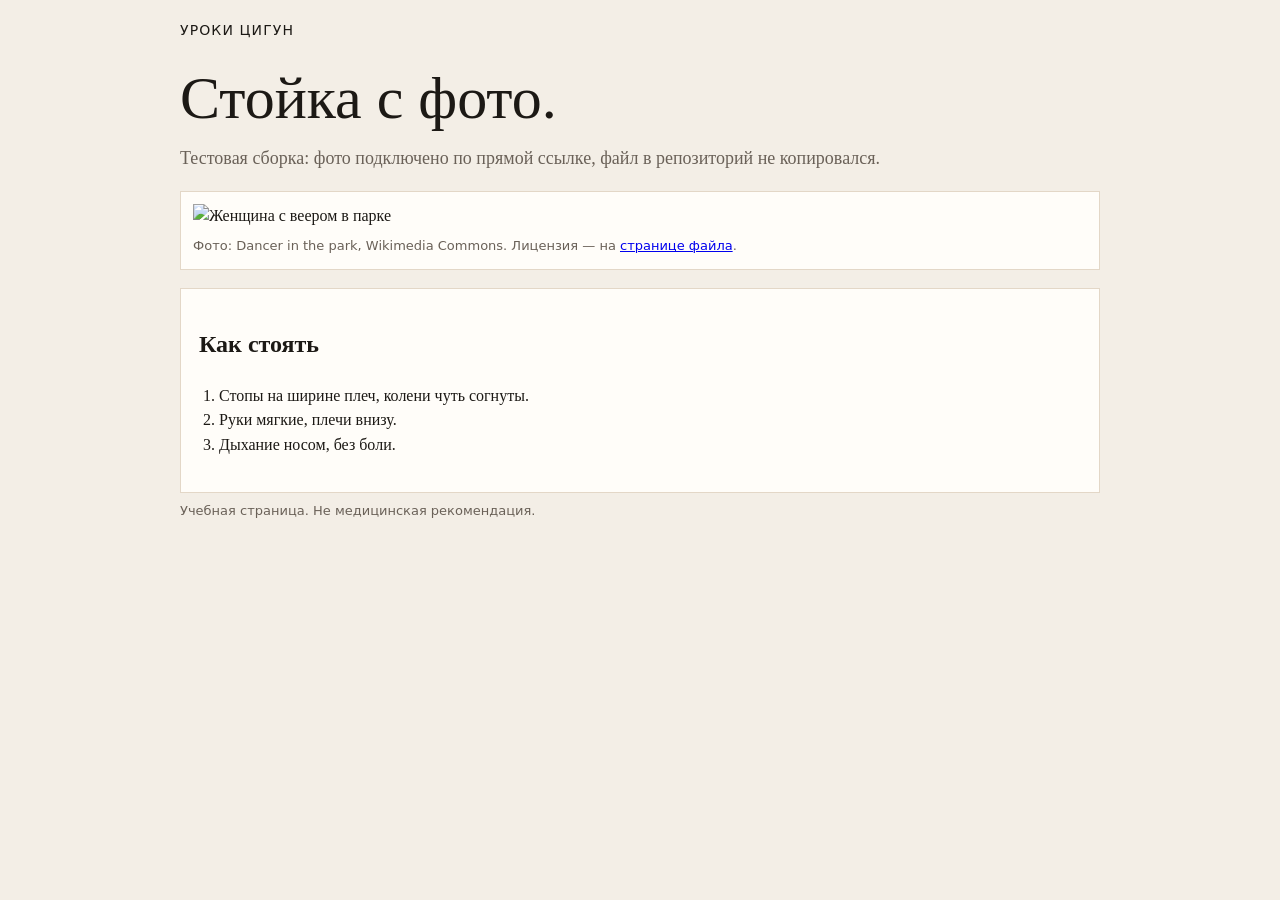
==== index.html @ 9a94b689 "Swap photo to another Wikimedia Commons image" ====
<!DOCTYPE html>
<html lang="ru">
<head>
<meta charset="UTF-8">
<meta name="viewport" content="width=device-width, initial-scale=1">
<title>Уроки цигун</title>
<style>
:root{--ink:#1c1915;--muted:#6a6158;--paper:#f3eee6;--card:#fffdf9;--line:#e3d7c7}
*{box-sizing:border-box}body{margin:0;background:var(--paper);color:var(--ink);font-family:Georgia,serif;line-height:1.55}
header,main,footer{width:min(920px,calc(100% - 28px));margin:0 auto}
nav{padding:20px 0;font-family:system-ui,sans-serif;font-size:14px;letter-spacing:.08em;text-transform:uppercase}
h1{font-size:clamp(36px,6vw,60px);line-height:.95;font-weight:500;margin:8px 0 12px}
.lead{color:var(--muted);font-size:18px}
figure{margin:18px 0;background:var(--card);border:1px solid var(--line);padding:12px}
img{width:100%;height:auto;display:block}
figcaption{font-family:system-ui,sans-serif;font-size:13px;color:var(--muted);margin-top:8px}
.lesson{background:var(--card);border:1px solid var(--line);padding:18px}ol{padding-left:20px}
footer{padding:8px 0 32px;color:var(--muted);font-family:system-ui,sans-serif;font-size:13px}
</style>
</head>
<body>
<header>
<nav>Уроки цигун</nav>
<h1>Стойка с фото.</h1>
<p class="lead">Тестовая сборка: фото подключено по прямой ссылке, файл в репозиторий не копировался.</p>
<figure>
<img src="https://commons.wikimedia.org/wiki/Special:FilePath/Dancer_in_the_park_(6217801980).jpg" alt="Женщина с веером в парке">
<figcaption>Фото: Dancer in the park, Wikimedia Commons. Лицензия — на <a href="https://commons.wikimedia.org/wiki/File:Dancer_in_the_park_(6217801980).jpg">странице файла</a>.</figcaption>
</figure>
</header>
<main>
<section class="lesson"><h2>Как стоять</h2><ol><li>Стопы на ширине плеч, колени чуть согнуты.</li><li>Руки мягкие, плечи внизу.</li><li>Дыхание носом, без боли.</li></ol></section>
</main>
<footer>Учебная страница. Не медицинская рекомендация.</footer>
</body>
</html>
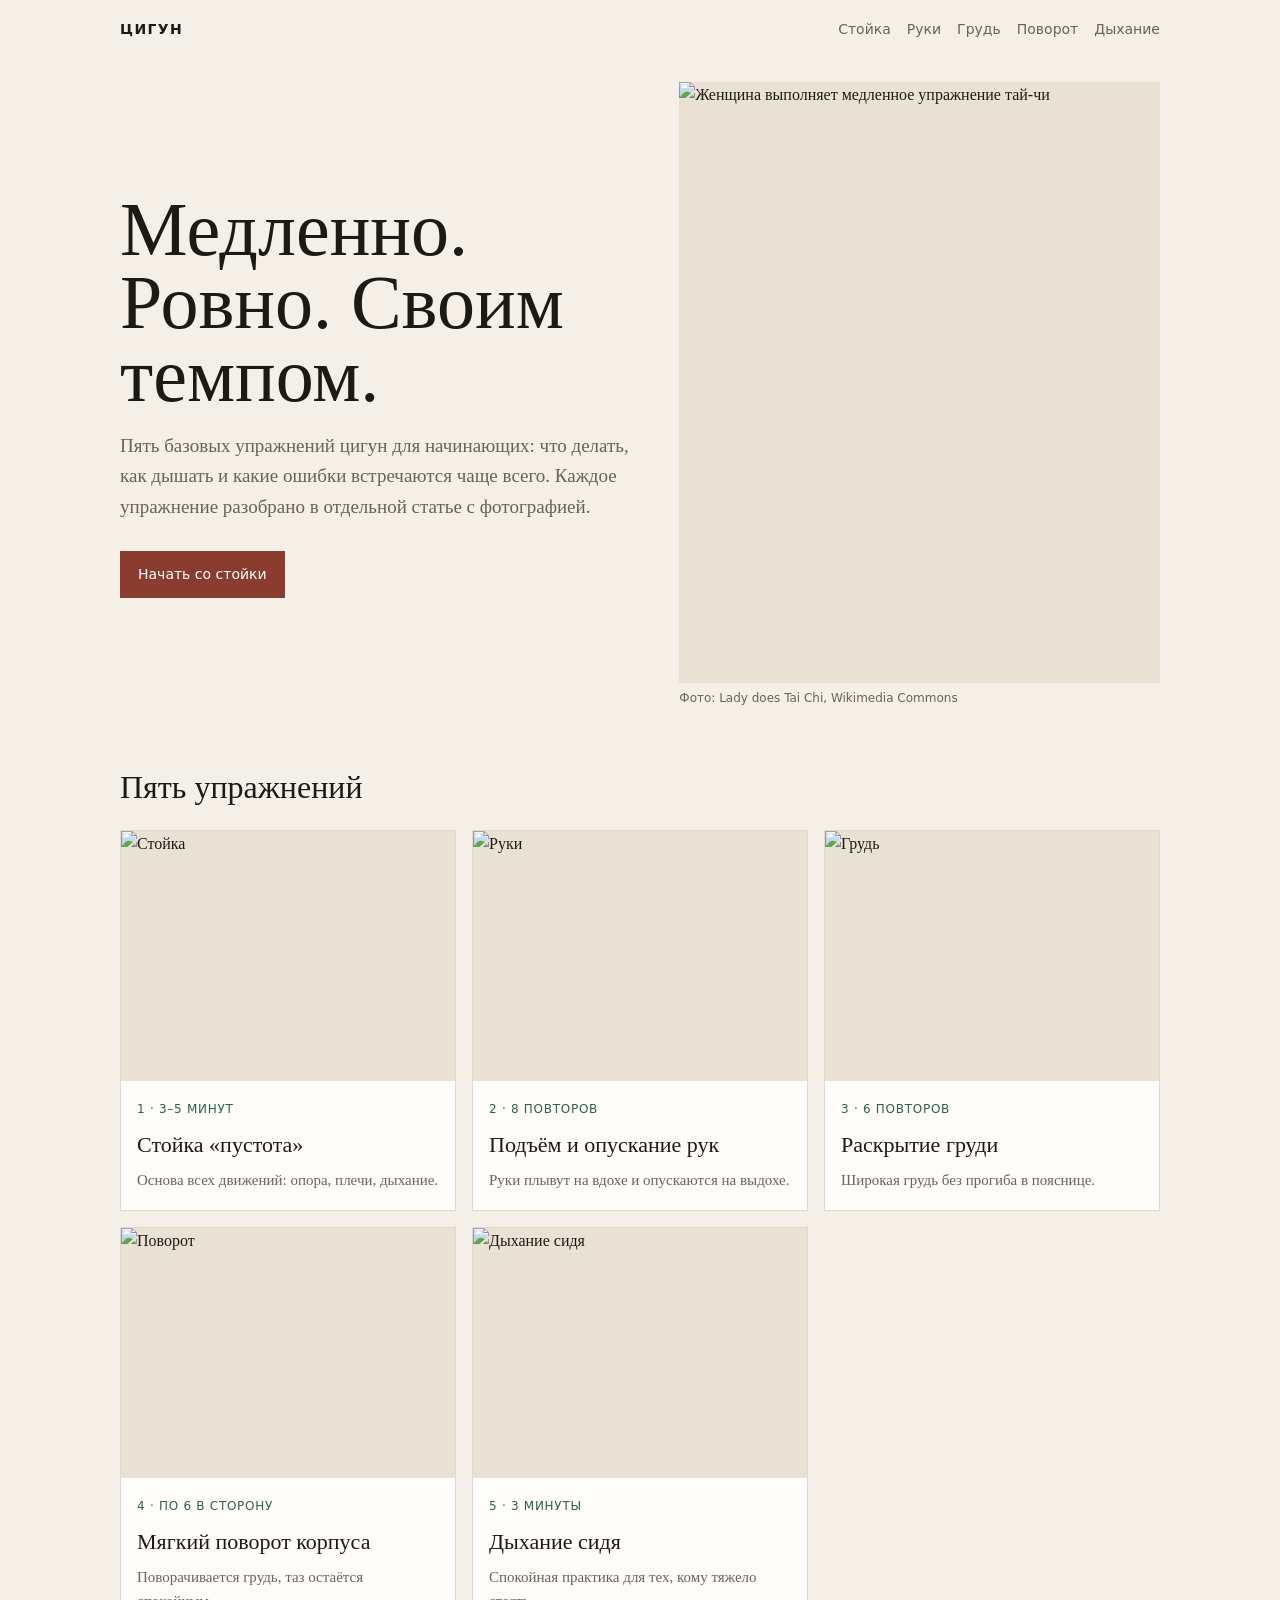
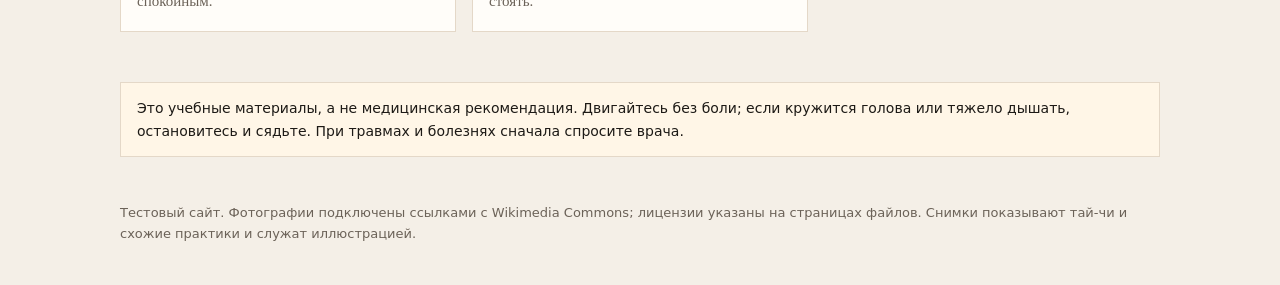
==== commit 21f19236: "Add homepage and five qigong exercise articles with photos" ====
--- a/index.html
+++ b/index.html
@@ -3,34 +3,31 @@
 <head>
 <meta charset="UTF-8">
 <meta name="viewport" content="width=device-width, initial-scale=1">
-<title>Уроки цигун</title>
-<style>
-:root{--ink:#1c1915;--muted:#6a6158;--paper:#f3eee6;--card:#fffdf9;--line:#e3d7c7}
-*{box-sizing:border-box}body{margin:0;background:var(--paper);color:var(--ink);font-family:Georgia,serif;line-height:1.55}
-header,main,footer{width:min(920px,calc(100% - 28px));margin:0 auto}
-nav{padding:20px 0;font-family:system-ui,sans-serif;font-size:14px;letter-spacing:.08em;text-transform:uppercase}
-h1{font-size:clamp(36px,6vw,60px);line-height:.95;font-weight:500;margin:8px 0 12px}
-.lead{color:var(--muted);font-size:18px}
-figure{margin:18px 0;background:var(--card);border:1px solid var(--line);padding:12px}
-img{width:100%;height:auto;display:block}
-figcaption{font-family:system-ui,sans-serif;font-size:13px;color:var(--muted);margin-top:8px}
-.lesson{background:var(--card);border:1px solid var(--line);padding:18px}ol{padding-left:20px}
-footer{padding:8px 0 32px;color:var(--muted);font-family:system-ui,sans-serif;font-size:13px}
-</style>
+<title>Цигун: пять упражнений для начинающих</title>
+<meta name="description" content="Пять базовых упражнений цигун с пошаговым описанием и фотографиями: стойка, руки, грудь, поворот и дыхание сидя.">
+<link rel="stylesheet" href="style.css">
 </head>
 <body>
-<header>
-<nav>Уроки цигун</nav>
-<h1>Стойка с фото.</h1>
-<p class="lead">Тестовая сборка: фото подключено по прямой ссылке, файл в репозиторий не копировался.</p>
-<figure>
-<img src="https://commons.wikimedia.org/wiki/Special:FilePath/Dancer_in_the_park_(6217801980).jpg" alt="Женщина с веером в парке">
-<figcaption>Фото: Dancer in the park, Wikimedia Commons. Лицензия — на <a href="https://commons.wikimedia.org/wiki/File:Dancer_in_the_park_(6217801980).jpg">странице файла</a>.</figcaption>
-</figure>
-</header>
-<main>
-<section class="lesson"><h2>Как стоять</h2><ol><li>Стопы на ширине плеч, колени чуть согнуты.</li><li>Руки мягкие, плечи внизу.</li><li>Дыхание носом, без боли.</li></ol></section>
-</main>
-<footer>Учебная страница. Не медицинская рекомендация.</footer>
+<div class="wrap">
+<nav class="top"><a class="logo" href="index.html">Цигун</a><div class="menu"><a href="articles/stoyka.html">Стойка</a><a href="articles/ruki.html">Руки</a><a href="articles/grud.html">Грудь</a><a href="articles/povorot.html">Поворот</a><a href="articles/dyhanie.html">Дыхание</a></div></nav>
+<section class="hero">
+<div>
+<h1>Медленно. Ровно. Своим темпом.</h1>
+<p>Пять базовых упражнений цигун для начинающих: что делать, как дышать и какие ошибки встречаются чаще всего. Каждое упражнение разобрано в отдельной статье с фотографией.</p>
+<a class="btn" href="articles/stoyka.html">Начать со стойки</a>
+</div>
+<figure style="margin:0"><img src="https://commons.wikimedia.org/wiki/Special:FilePath/Lady_does_Tai_Chi.jpg?width=900" alt="Женщина выполняет медленное упражнение тай-чи"><div class="cap">Фото: Lady does Tai Chi, Wikimedia Commons</div></figure>
+</section>
+<h2 class="sec">Пять упражнений</h2>
+<section class="cards">
+<a class="card" href="articles/stoyka.html"><img src="https://commons.wikimedia.org/wiki/Special:FilePath/Elderly_Shanghai_woman_practices_tai_chi.jpg?width=600" alt="Стойка"><div><small>1 · 3–5 минут</small><h3>Стойка «пустота»</h3><p>Основа всех движений: опора, плечи, дыхание.</p></div></a>
+<a class="card" href="articles/ruki.html"><img src="https://commons.wikimedia.org/wiki/Special:FilePath/Lady_does_Tai_Chi.jpg?width=600" alt="Руки"><div><small>2 · 8 повторов</small><h3>Подъём и опускание рук</h3><p>Руки плывут на вдохе и опускаются на выдохе.</p></div></a>
+<a class="card" href="articles/grud.html"><img src="https://commons.wikimedia.org/wiki/Special:FilePath/Tai_Chi_fans.jpg?width=600" alt="Грудь"><div><small>3 · 6 повторов</small><h3>Раскрытие груди</h3><p>Широкая грудь без прогиба в пояснице.</p></div></a>
+<a class="card" href="articles/povorot.html"><img src="https://commons.wikimedia.org/wiki/Special:FilePath/Dancer_in_the_park_(6217801980).jpg?width=600" alt="Поворот"><div><small>4 · по 6 в сторону</small><h3>Мягкий поворот корпуса</h3><p>Поворачивается грудь, таз остаётся спокойным.</p></div></a>
+<a class="card" href="articles/dyhanie.html"><img src="https://commons.wikimedia.org/wiki/Special:FilePath/Seated_Tai_Chi.jpg?width=600" alt="Дыхание сидя"><div><small>5 · 3 минуты</small><h3>Дыхание сидя</h3><p>Спокойная практика для тех, кому тяжело стоять.</p></div></a>
+</section>
+<p class="note">Это учебные материалы, а не медицинская рекомендация. Двигайтесь без боли; если кружится голова или тяжело дышать, остановитесь и сядьте. При травмах и болезнях сначала спросите врача.</p>
+</div>
+<div class="wrap"><footer>Тестовый сайт. Фотографии подключены ссылками с Wikimedia Commons; лицензии указаны на страницах файлов. Снимки показывают тай-чи и схожие практики и служат иллюстрацией.</footer></div>
 </body>
 </html>
--- a/style.css
+++ b/style.css
@@ -0,0 +1,36 @@
+:root{--ink:#1d1a16;--muted:#6b6258;--paper:#f4efe7;--card:#fffdf9;--line:#e4d8c8;--accent:#8a3d2f;--green:#2f5d50}
+*{box-sizing:border-box}
+body{margin:0;background:var(--paper);color:var(--ink);font-family:Georgia,'Times New Roman',serif;line-height:1.6}
+a{color:inherit}
+.wrap{width:min(1040px,calc(100% - 28px));margin:0 auto}
+nav.top{display:flex;justify-content:space-between;align-items:center;padding:18px 0;font-family:system-ui,sans-serif;font-size:14px}
+nav.top .logo{font-weight:700;letter-spacing:.1em;text-transform:uppercase;text-decoration:none}
+nav.top .menu{display:flex;gap:16px;flex-wrap:wrap}
+nav.top .menu a{text-decoration:none;color:var(--muted)}
+nav.top .menu a:hover{color:var(--accent)}
+.hero{display:grid;grid-template-columns:1.05fr .95fr;gap:28px;align-items:center;padding:24px 0 44px}
+.hero h1{font-size:clamp(40px,6.4vw,76px);line-height:.96;font-weight:500;margin:0 0 16px}
+.hero p{font-size:19px;color:var(--muted);max-width:34rem}
+.btn{display:inline-block;background:var(--accent);color:#fff;text-decoration:none;padding:12px 18px;font-family:system-ui,sans-serif;font-size:14px;margin-top:10px}
+.hero img,.photo img{width:100%;height:auto;display:block;background:#e9e1d4}
+.hero img{aspect-ratio:4/5;object-fit:cover}
+.cap{font-family:system-ui,sans-serif;font-size:12px;color:var(--muted);margin-top:6px}
+h2.sec{font-size:32px;font-weight:500;margin:10px 0 16px}
+.cards{display:grid;grid-template-columns:repeat(3,1fr);gap:16px;padding-bottom:36px}
+.card{background:var(--card);border:1px solid var(--line);text-decoration:none;display:block}
+.card img{width:100%;aspect-ratio:4/3;object-fit:cover;display:block;background:#e9e1d4}
+.card div{padding:14px 16px 18px}
+.card small{font-family:system-ui,sans-serif;font-size:12px;letter-spacing:.06em;text-transform:uppercase;color:var(--green)}
+.card h3{margin:6px 0;font-size:22px;font-weight:500}
+.card p{margin:0;color:var(--muted);font-size:15px}
+.note{background:#fff6e7;border:1px solid var(--line);padding:14px 16px;font-family:system-ui,sans-serif;font-size:14px;margin-bottom:36px}
+article{background:var(--card);border:1px solid var(--line);padding:22px;margin:14px 0 30px}
+article h1{font-size:clamp(34px,5vw,54px);line-height:1;font-weight:500;margin:0 0 10px}
+article h2{font-size:26px;font-weight:500;margin:26px 0 8px}
+article .meta{font-family:system-ui,sans-serif;font-size:13px;color:var(--muted);letter-spacing:.04em;text-transform:uppercase}
+.photo{margin:16px 0}
+article ol,article ul{padding-left:22px}
+article li{margin:6px 0}
+.pager{display:flex;justify-content:space-between;font-family:system-ui,sans-serif;font-size:14px;margin-top:22px}
+footer{padding:10px 0 40px;color:var(--muted);font-family:system-ui,sans-serif;font-size:13px}
+@media(max-width:820px){.hero,.cards{grid-template-columns:1fr}}
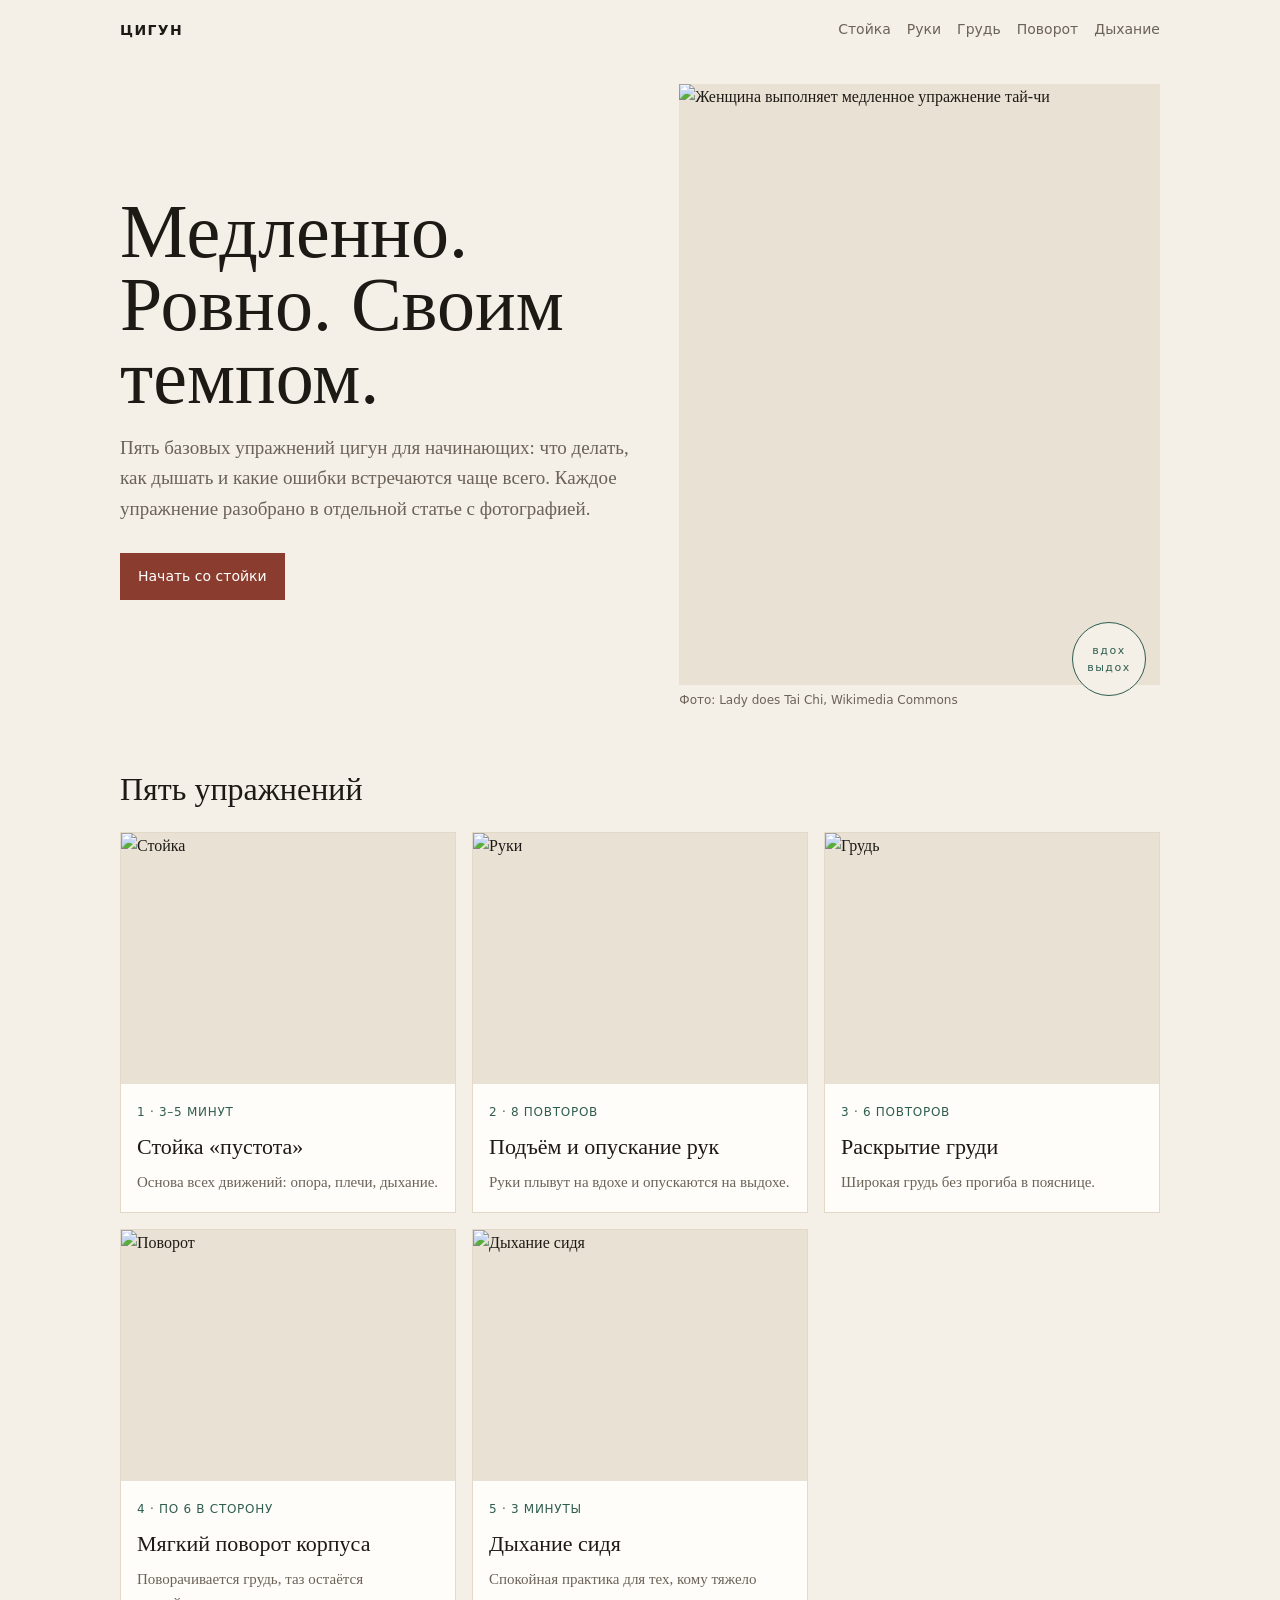
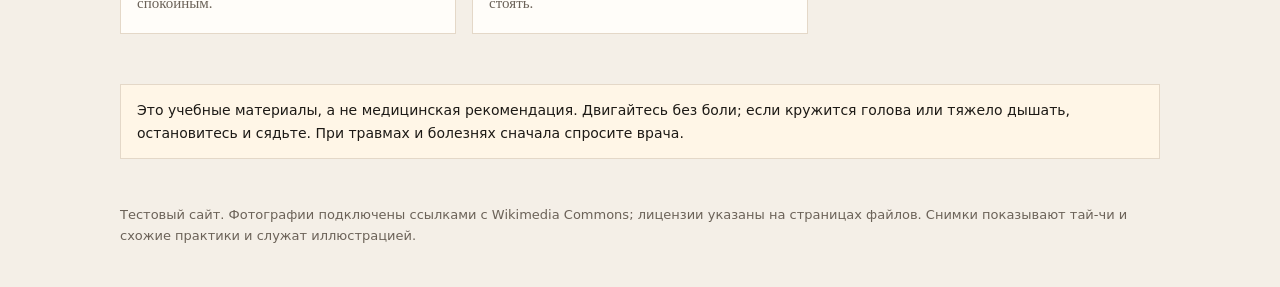
==== commit 92ab815e: "Add animations and breathing circle" ====
--- a/index.html
+++ b/index.html
@@ -16,7 +16,7 @@
 <p>Пять базовых упражнений цигун для начинающих: что делать, как дышать и какие ошибки встречаются чаще всего. Каждое упражнение разобрано в отдельной статье с фотографией.</p>
 <a class="btn" href="articles/stoyka.html">Начать со стойки</a>
 </div>
-<figure style="margin:0"><img src="https://commons.wikimedia.org/wiki/Special:FilePath/Lady_does_Tai_Chi.jpg?width=900" alt="Женщина выполняет медленное упражнение тай-чи"><div class="cap">Фото: Lady does Tai Chi, Wikimedia Commons</div></figure>
+<figure style="margin:0"><img src="https://commons.wikimedia.org/wiki/Special:FilePath/Lady_does_Tai_Chi.jpg?width=900" alt="Женщина выполняет медленное упражнение тай-чи"><div class="breath"><span>вдох<br>выдох</span></div><div class="cap">Фото: Lady does Tai Chi, Wikimedia Commons</div></figure>
 </section>
 <h2 class="sec">Пять упражнений</h2>
 <section class="cards">
@@ -29,5 +29,6 @@
 <p class="note">Это учебные материалы, а не медицинская рекомендация. Двигайтесь без боли; если кружится голова или тяжело дышать, остановитесь и сядьте. При травмах и болезнях сначала спросите врача.</p>
 </div>
 <div class="wrap"><footer>Тестовый сайт. Фотографии подключены ссылками с Wikimedia Commons; лицензии указаны на страницах файлов. Снимки показывают тай-чи и схожие практики и служат иллюстрацией.</footer></div>
+<script src="script.js" defer></script>
 </body>
 </html>
--- a/style.css
+++ b/style.css
@@ -1,36 +1,61 @@
 :root{--ink:#1d1a16;--muted:#6b6258;--paper:#f4efe7;--card:#fffdf9;--line:#e4d8c8;--accent:#8a3d2f;--green:#2f5d50}
 *{box-sizing:border-box}
-body{margin:0;background:var(--paper);color:var(--ink);font-family:Georgia,'Times New Roman',serif;line-height:1.6}
+html{scroll-behavior:smooth}
+body{margin:0;background:var(--paper);color:var(--ink);font-family:Georgia,'Times New Roman',serif;line-height:1.6;animation:fadeIn .5s ease-out}
 a{color:inherit}
 .wrap{width:min(1040px,calc(100% - 28px));margin:0 auto}
-nav.top{display:flex;justify-content:space-between;align-items:center;padding:18px 0;font-family:system-ui,sans-serif;font-size:14px}
+@keyframes fadeIn{from{opacity:0}to{opacity:1}}
+@keyframes fadeUp{from{opacity:0;transform:translateY(18px)}to{opacity:1;transform:none}}
+@keyframes breathe{0%,100%{transform:scale(1);box-shadow:0 0 0 0 rgba(47,93,80,.28)}40%{transform:scale(1.32);box-shadow:0 0 0 22px rgba(47,93,80,0)}55%{transform:scale(1.32);box-shadow:0 0 0 22px rgba(47,93,80,0)}82%{transform:scale(1);box-shadow:0 0 0 0 rgba(47,93,80,0)}}
+nav.top{display:flex;justify-content:space-between;align-items:center;padding:18px 0;font-family:system-ui,sans-serif;font-size:14px;animation:fadeUp .6s ease-out both}
 nav.top .logo{font-weight:700;letter-spacing:.1em;text-transform:uppercase;text-decoration:none}
 nav.top .menu{display:flex;gap:16px;flex-wrap:wrap}
-nav.top .menu a{text-decoration:none;color:var(--muted)}
+nav.top .menu a{position:relative;text-decoration:none;color:var(--muted);padding-bottom:2px}
+nav.top .menu a::after{content:'';position:absolute;left:0;bottom:-1px;width:100%;height:1px;background:var(--accent);transform:scaleX(0);transform-origin:left;transition:transform .3s ease}
 nav.top .menu a:hover{color:var(--accent)}
+nav.top .menu a:hover::after{transform:scaleX(1)}
 .hero{display:grid;grid-template-columns:1.05fr .95fr;gap:28px;align-items:center;padding:24px 0 44px}
+.hero>div{animation:fadeUp .6s .1s ease-out both}
+.hero figure{animation:fadeUp .7s .2s ease-out both;position:relative}
 .hero h1{font-size:clamp(40px,6.4vw,76px);line-height:.96;font-weight:500;margin:0 0 16px}
 .hero p{font-size:19px;color:var(--muted);max-width:34rem}
-.btn{display:inline-block;background:var(--accent);color:#fff;text-decoration:none;padding:12px 18px;font-family:system-ui,sans-serif;font-size:14px;margin-top:10px}
+.btn{display:inline-block;background:var(--accent);color:#fff;text-decoration:none;padding:12px 18px;font-family:system-ui,sans-serif;font-size:14px;margin-top:10px;transition:transform .25s ease,background .25s ease}
+.btn:hover{transform:translateY(-2px);background:#6f2f24}
+.btn:active{transform:translateY(0)}
 .hero img,.photo img{width:100%;height:auto;display:block;background:#e9e1d4}
 .hero img{aspect-ratio:4/5;object-fit:cover}
+.breath{position:absolute;right:14px;bottom:14px;width:74px;height:74px;border-radius:50%;background:var(--paper);border:1px solid var(--green);color:var(--green);display:grid;place-items:center;font-family:system-ui,sans-serif;font-size:11px;letter-spacing:.14em;text-align:center;animation:breathe 10s ease-in-out infinite}
 .cap{font-family:system-ui,sans-serif;font-size:12px;color:var(--muted);margin-top:6px}
 h2.sec{font-size:32px;font-weight:500;margin:10px 0 16px}
 .cards{display:grid;grid-template-columns:repeat(3,1fr);gap:16px;padding-bottom:36px}
-.card{background:var(--card);border:1px solid var(--line);text-decoration:none;display:block}
-.card img{width:100%;aspect-ratio:4/3;object-fit:cover;display:block;background:#e9e1d4}
+.card{background:var(--card);border:1px solid var(--line);text-decoration:none;display:block;transition:transform .3s ease,box-shadow .3s ease,border-color .3s ease;will-change:transform}
+.card:hover{transform:translateY(-5px);box-shadow:0 14px 28px rgba(29,26,22,.1);border-color:var(--green)}
+.card img{width:100%;aspect-ratio:4/3;object-fit:cover;display:block;background:#e9e1d4;transition:transform .5s ease}
+.card:hover img{transform:scale(1.05)}
 .card div{padding:14px 16px 18px}
 .card small{font-family:system-ui,sans-serif;font-size:12px;letter-spacing:.06em;text-transform:uppercase;color:var(--green)}
-.card h3{margin:6px 0;font-size:22px;font-weight:500}
+.card h3{margin:6px 0;font-size:22px;font-weight:500;transition:color .25s ease}
+.card:hover h3{color:var(--accent)}
 .card p{margin:0;color:var(--muted);font-size:15px}
 .note{background:#fff6e7;border:1px solid var(--line);padding:14px 16px;font-family:system-ui,sans-serif;font-size:14px;margin-bottom:36px}
 article{background:var(--card);border:1px solid var(--line);padding:22px;margin:14px 0 30px}
+article h1{animation:fadeUp .55s ease-out both}
+article .meta{animation:fadeUp .55s .05s ease-out both}
+article>p:nth-of-type(2),article>.photo{animation:fadeUp .6s .12s ease-out both}
+article h2,article ol,article ul{animation:fadeUp .6s .18s ease-out both}
 article h1{font-size:clamp(34px,5vw,54px);line-height:1;font-weight:500;margin:0 0 10px}
 article h2{font-size:26px;font-weight:500;margin:26px 0 8px}
 article .meta{font-family:system-ui,sans-serif;font-size:13px;color:var(--muted);letter-spacing:.04em;text-transform:uppercase}
-.photo{margin:16px 0}
+.photo{margin:16px 0;overflow:hidden}
+.photo img{transition:transform .6s ease}
+.photo:hover img{transform:scale(1.015)}
 article ol,article ul{padding-left:22px}
 article li{margin:6px 0}
 .pager{display:flex;justify-content:space-between;font-family:system-ui,sans-serif;font-size:14px;margin-top:22px}
+.pager a{text-decoration:none;transition:color .25s ease}
+.pager a:hover{color:var(--accent)}
+.reveal{opacity:0;transform:translateY(16px);transition:opacity .55s ease,transform .55s ease}
+.reveal.in{opacity:1;transform:none}
 footer{padding:10px 0 40px;color:var(--muted);font-family:system-ui,sans-serif;font-size:13px}
 @media(max-width:820px){.hero,.cards{grid-template-columns:1fr}}
+@media(prefers-reduced-motion:reduce){html{scroll-behavior:auto}*,*::before,*::after{animation:none!important;transition:none!important}.reveal{opacity:1;transform:none}}
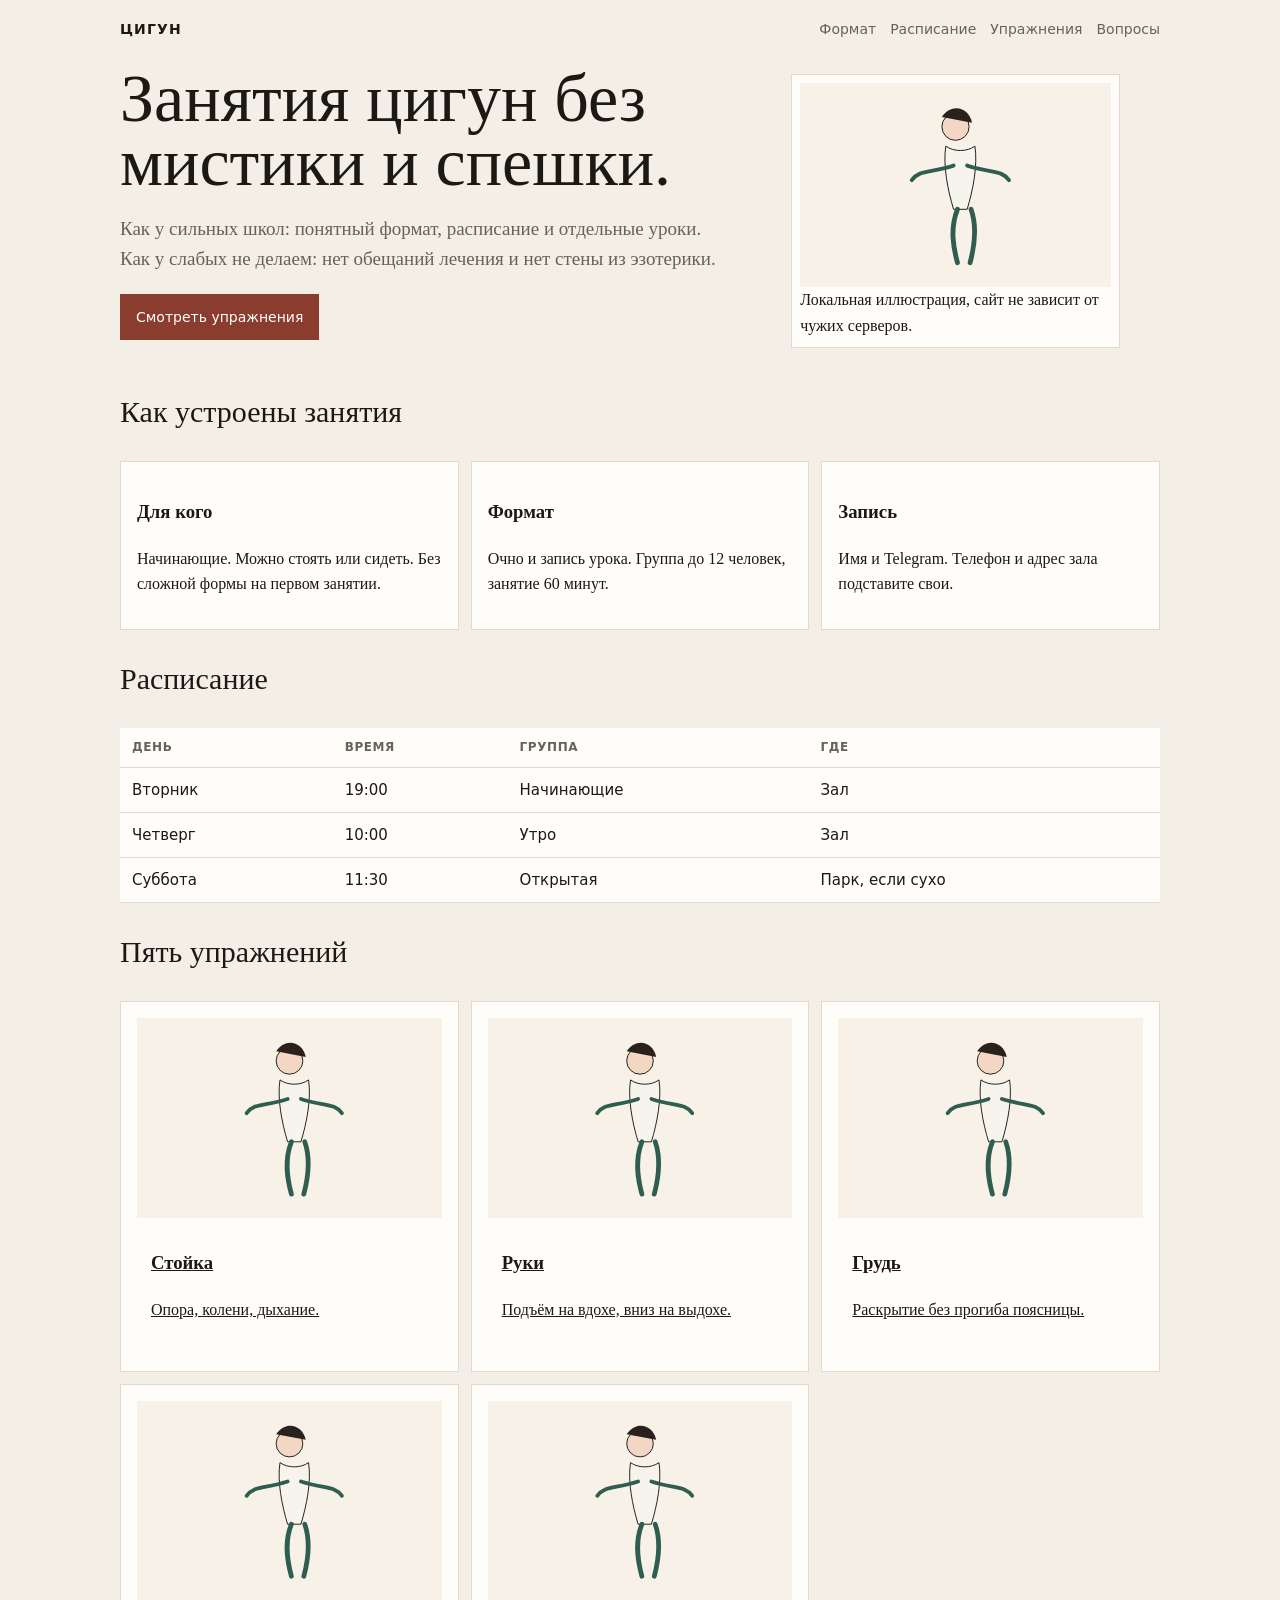
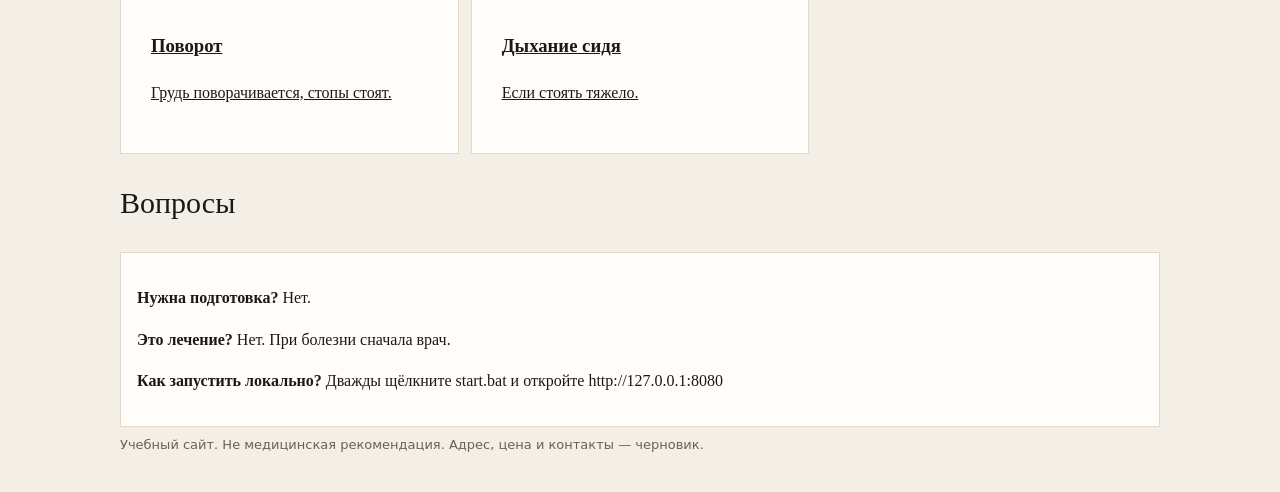
==== commit dc3edd33: "Rebuild site from similar schools and add local server bat" ====
--- a/index.html
+++ b/index.html
@@ -1,34 +1,2 @@
 <!DOCTYPE html>
-<html lang="ru">
-<head>
-<meta charset="UTF-8">
-<meta name="viewport" content="width=device-width, initial-scale=1">
-<title>Цигун: пять упражнений для начинающих</title>
-<meta name="description" content="Пять базовых упражнений цигун с пошаговым описанием и фотографиями: стойка, руки, грудь, поворот и дыхание сидя.">
-<link rel="stylesheet" href="style.css">
-</head>
-<body>
-<div class="wrap">
-<nav class="top"><a class="logo" href="index.html">Цигун</a><div class="menu"><a href="articles/stoyka.html">Стойка</a><a href="articles/ruki.html">Руки</a><a href="articles/grud.html">Грудь</a><a href="articles/povorot.html">Поворот</a><a href="articles/dyhanie.html">Дыхание</a></div></nav>
-<section class="hero">
-<div>
-<h1>Медленно. Ровно. Своим темпом.</h1>
-<p>Пять базовых упражнений цигун для начинающих: что делать, как дышать и какие ошибки встречаются чаще всего. Каждое упражнение разобрано в отдельной статье с фотографией.</p>
-<a class="btn" href="articles/stoyka.html">Начать со стойки</a>
-</div>
-<figure style="margin:0"><img src="https://commons.wikimedia.org/wiki/Special:FilePath/Lady_does_Tai_Chi.jpg?width=900" alt="Женщина выполняет медленное упражнение тай-чи"><div class="breath"><span>вдох<br>выдох</span></div><div class="cap">Фото: Lady does Tai Chi, Wikimedia Commons</div></figure>
-</section>
-<h2 class="sec">Пять упражнений</h2>
-<section class="cards">
-<a class="card" href="articles/stoyka.html"><img src="https://commons.wikimedia.org/wiki/Special:FilePath/Elderly_Shanghai_woman_practices_tai_chi.jpg?width=600" alt="Стойка"><div><small>1 · 3–5 минут</small><h3>Стойка «пустота»</h3><p>Основа всех движений: опора, плечи, дыхание.</p></div></a>
-<a class="card" href="articles/ruki.html"><img src="https://commons.wikimedia.org/wiki/Special:FilePath/Lady_does_Tai_Chi.jpg?width=600" alt="Руки"><div><small>2 · 8 повторов</small><h3>Подъём и опускание рук</h3><p>Руки плывут на вдохе и опускаются на выдохе.</p></div></a>
-<a class="card" href="articles/grud.html"><img src="https://commons.wikimedia.org/wiki/Special:FilePath/Tai_Chi_fans.jpg?width=600" alt="Грудь"><div><small>3 · 6 повторов</small><h3>Раскрытие груди</h3><p>Широкая грудь без прогиба в пояснице.</p></div></a>
-<a class="card" href="articles/povorot.html"><img src="https://commons.wikimedia.org/wiki/Special:FilePath/Dancer_in_the_park_(6217801980).jpg?width=600" alt="Поворот"><div><small>4 · по 6 в сторону</small><h3>Мягкий поворот корпуса</h3><p>Поворачивается грудь, таз остаётся спокойным.</p></div></a>
-<a class="card" href="articles/dyhanie.html"><img src="https://commons.wikimedia.org/wiki/Special:FilePath/Seated_Tai_Chi.jpg?width=600" alt="Дыхание сидя"><div><small>5 · 3 минуты</small><h3>Дыхание сидя</h3><p>Спокойная практика для тех, кому тяжело стоять.</p></div></a>
-</section>
-<p class="note">Это учебные материалы, а не медицинская рекомендация. Двигайтесь без боли; если кружится голова или тяжело дышать, остановитесь и сядьте. При травмах и болезнях сначала спросите врача.</p>
-</div>
-<div class="wrap"><footer>Тестовый сайт. Фотографии подключены ссылками с Wikimedia Commons; лицензии указаны на страницах файлов. Снимки показывают тай-чи и схожие практики и служат иллюстрацией.</footer></div>
-<script src="script.js" defer></script>
-</body>
-</html>
+<html lang="ru"><head><meta charset="UTF-8"><meta name="viewport" content="width=device-width, initial-scale=1"><title>Цигун — занятия и упражнения</title><link rel="stylesheet" href="style.css"></head><body><div class="wrap"><nav><a class="logo" href="index.html">Цигун</a><div class="menu"><a href="#format">Формат</a><a href="#schedule">Расписание</a><a href="#lessons">Упражнения</a><a href="#faq">Вопросы</a></div></nav><section class="grid"><div><h1>Занятия цигун без мистики и спешки.</h1><p class="lead">Как у сильных школ: понятный формат, расписание и отдельные уроки. Как у слабых не делаем: нет обещаний лечения и нет стены из эзотерики.</p><p><a class="btn" href="#lessons">Смотреть упражнения</a></p></div><figure class="panel" style="padding:8px"><img src="img/stand.svg" alt="Иллюстрация стойки"><figcaption>Локальная иллюстрация, сайт не зависит от чужих серверов.</figcaption></figure></section><section id="format"><h2>Как устроены занятия</h2><div class="cards"><div class="panel"><h3>Для кого</h3><p>Начинающие. Можно стоять или сидеть. Без сложной формы на первом занятии.</p></div><div class="panel"><h3>Формат</h3><p>Очно и запись урока. Группа до 12 человек, занятие 60 минут.</p></div><div class="panel"><h3>Запись</h3><p>Имя и Telegram. Телефон и адрес зала подставите свои.</p></div></div></section><section id="schedule"><h2>Расписание</h2><table><tr><th>День</th><th>Время</th><th>Группа</th><th>Где</th></tr><tr><td>Вторник</td><td>19:00</td><td>Начинающие</td><td>Зал</td></tr><tr><td>Четверг</td><td>10:00</td><td>Утро</td><td>Зал</td></tr><tr><td>Суббота</td><td>11:30</td><td>Открытая</td><td>Парк, если сухо</td></tr></table></section><section id="lessons"><h2>Пять упражнений</h2><div class="cards"><a class="card" href="articles/stoyka.html"><img src="img/stand.svg" alt=""><div><h3>Стойка</h3><p>Опора, колени, дыхание.</p></div></a><a class="card" href="articles/ruki.html"><img src="img/stand.svg" alt=""><div><h3>Руки</h3><p>Подъём на вдохе, вниз на выдохе.</p></div></a><a class="card" href="articles/grud.html"><img src="img/stand.svg" alt=""><div><h3>Грудь</h3><p>Раскрытие без прогиба поясницы.</p></div></a><a class="card" href="articles/povorot.html"><img src="img/stand.svg" alt=""><div><h3>Поворот</h3><p>Грудь поворачивается, стопы стоят.</p></div></a><a class="card" href="articles/dyhanie.html"><img src="img/stand.svg" alt=""><div><h3>Дыхание сидя</h3><p>Если стоять тяжело.</p></div></a></div></section><section id="faq"><h2>Вопросы</h2><div class="panel"><p><b>Нужна подготовка?</b> Нет.</p><p><b>Это лечение?</b> Нет. При болезни сначала врач.</p><p><b>Как запустить локально?</b> Дважды щёлкните start.bat и откройте http://127.0.0.1:8080</p></div></section><footer>Учебный сайт. Не медицинская рекомендация. Адрес, цена и контакты — черновик.</footer></div></body></html>
--- a/style.css
+++ b/style.css
@@ -1,61 +1 @@
-:root{--ink:#1d1a16;--muted:#6b6258;--paper:#f4efe7;--card:#fffdf9;--line:#e4d8c8;--accent:#8a3d2f;--green:#2f5d50}
-*{box-sizing:border-box}
-html{scroll-behavior:smooth}
-body{margin:0;background:var(--paper);color:var(--ink);font-family:Georgia,'Times New Roman',serif;line-height:1.6;animation:fadeIn .5s ease-out}
-a{color:inherit}
-.wrap{width:min(1040px,calc(100% - 28px));margin:0 auto}
-@keyframes fadeIn{from{opacity:0}to{opacity:1}}
-@keyframes fadeUp{from{opacity:0;transform:translateY(18px)}to{opacity:1;transform:none}}
-@keyframes breathe{0%,100%{transform:scale(1);box-shadow:0 0 0 0 rgba(47,93,80,.28)}40%{transform:scale(1.32);box-shadow:0 0 0 22px rgba(47,93,80,0)}55%{transform:scale(1.32);box-shadow:0 0 0 22px rgba(47,93,80,0)}82%{transform:scale(1);box-shadow:0 0 0 0 rgba(47,93,80,0)}}
-nav.top{display:flex;justify-content:space-between;align-items:center;padding:18px 0;font-family:system-ui,sans-serif;font-size:14px;animation:fadeUp .6s ease-out both}
-nav.top .logo{font-weight:700;letter-spacing:.1em;text-transform:uppercase;text-decoration:none}
-nav.top .menu{display:flex;gap:16px;flex-wrap:wrap}
-nav.top .menu a{position:relative;text-decoration:none;color:var(--muted);padding-bottom:2px}
-nav.top .menu a::after{content:'';position:absolute;left:0;bottom:-1px;width:100%;height:1px;background:var(--accent);transform:scaleX(0);transform-origin:left;transition:transform .3s ease}
-nav.top .menu a:hover{color:var(--accent)}
-nav.top .menu a:hover::after{transform:scaleX(1)}
-.hero{display:grid;grid-template-columns:1.05fr .95fr;gap:28px;align-items:center;padding:24px 0 44px}
-.hero>div{animation:fadeUp .6s .1s ease-out both}
-.hero figure{animation:fadeUp .7s .2s ease-out both;position:relative}
-.hero h1{font-size:clamp(40px,6.4vw,76px);line-height:.96;font-weight:500;margin:0 0 16px}
-.hero p{font-size:19px;color:var(--muted);max-width:34rem}
-.btn{display:inline-block;background:var(--accent);color:#fff;text-decoration:none;padding:12px 18px;font-family:system-ui,sans-serif;font-size:14px;margin-top:10px;transition:transform .25s ease,background .25s ease}
-.btn:hover{transform:translateY(-2px);background:#6f2f24}
-.btn:active{transform:translateY(0)}
-.hero img,.photo img{width:100%;height:auto;display:block;background:#e9e1d4}
-.hero img{aspect-ratio:4/5;object-fit:cover}
-.breath{position:absolute;right:14px;bottom:14px;width:74px;height:74px;border-radius:50%;background:var(--paper);border:1px solid var(--green);color:var(--green);display:grid;place-items:center;font-family:system-ui,sans-serif;font-size:11px;letter-spacing:.14em;text-align:center;animation:breathe 10s ease-in-out infinite}
-.cap{font-family:system-ui,sans-serif;font-size:12px;color:var(--muted);margin-top:6px}
-h2.sec{font-size:32px;font-weight:500;margin:10px 0 16px}
-.cards{display:grid;grid-template-columns:repeat(3,1fr);gap:16px;padding-bottom:36px}
-.card{background:var(--card);border:1px solid var(--line);text-decoration:none;display:block;transition:transform .3s ease,box-shadow .3s ease,border-color .3s ease;will-change:transform}
-.card:hover{transform:translateY(-5px);box-shadow:0 14px 28px rgba(29,26,22,.1);border-color:var(--green)}
-.card img{width:100%;aspect-ratio:4/3;object-fit:cover;display:block;background:#e9e1d4;transition:transform .5s ease}
-.card:hover img{transform:scale(1.05)}
-.card div{padding:14px 16px 18px}
-.card small{font-family:system-ui,sans-serif;font-size:12px;letter-spacing:.06em;text-transform:uppercase;color:var(--green)}
-.card h3{margin:6px 0;font-size:22px;font-weight:500;transition:color .25s ease}
-.card:hover h3{color:var(--accent)}
-.card p{margin:0;color:var(--muted);font-size:15px}
-.note{background:#fff6e7;border:1px solid var(--line);padding:14px 16px;font-family:system-ui,sans-serif;font-size:14px;margin-bottom:36px}
-article{background:var(--card);border:1px solid var(--line);padding:22px;margin:14px 0 30px}
-article h1{animation:fadeUp .55s ease-out both}
-article .meta{animation:fadeUp .55s .05s ease-out both}
-article>p:nth-of-type(2),article>.photo{animation:fadeUp .6s .12s ease-out both}
-article h2,article ol,article ul{animation:fadeUp .6s .18s ease-out both}
-article h1{font-size:clamp(34px,5vw,54px);line-height:1;font-weight:500;margin:0 0 10px}
-article h2{font-size:26px;font-weight:500;margin:26px 0 8px}
-article .meta{font-family:system-ui,sans-serif;font-size:13px;color:var(--muted);letter-spacing:.04em;text-transform:uppercase}
-.photo{margin:16px 0;overflow:hidden}
-.photo img{transition:transform .6s ease}
-.photo:hover img{transform:scale(1.015)}
-article ol,article ul{padding-left:22px}
-article li{margin:6px 0}
-.pager{display:flex;justify-content:space-between;font-family:system-ui,sans-serif;font-size:14px;margin-top:22px}
-.pager a{text-decoration:none;transition:color .25s ease}
-.pager a:hover{color:var(--accent)}
-.reveal{opacity:0;transform:translateY(16px);transition:opacity .55s ease,transform .55s ease}
-.reveal.in{opacity:1;transform:none}
-footer{padding:10px 0 40px;color:var(--muted);font-family:system-ui,sans-serif;font-size:13px}
-@media(max-width:820px){.hero,.cards{grid-template-columns:1fr}}
-@media(prefers-reduced-motion:reduce){html{scroll-behavior:auto}*,*::before,*::after{animation:none!important;transition:none!important}.reveal{opacity:1;transform:none}}
+:root{--ink:#1c1915;--muted:#6a6158;--paper:#f3eee6;--card:#fffdf9;--line:#e4d8c8;--accent:#8a3d2f;--green:#2f5d50}*{box-sizing:border-box}body{margin:0;background:var(--paper);color:var(--ink);font-family:Georgia,serif;line-height:1.6}a{color:inherit}.wrap{width:min(1040px,calc(100% - 28px));margin:0 auto}nav{display:flex;justify-content:space-between;gap:12px;align-items:center;padding:18px 0;font-family:system-ui,sans-serif;font-size:14px}.logo{font-weight:700;letter-spacing:.08em;text-transform:uppercase;text-decoration:none}.menu{display:flex;gap:14px;flex-wrap:wrap}.menu a{text-decoration:none;color:var(--muted)}h1{font-size:clamp(40px,6vw,68px);line-height:.95;font-weight:500;margin:0 0 12px}.lead{font-size:19px;color:var(--muted);max-width:38rem}.btn{display:inline-block;background:var(--accent);color:#fff;text-decoration:none;padding:12px 16px;font-family:system-ui,sans-serif;font-size:14px}.grid{display:grid;grid-template-columns:1.2fr .8fr;gap:18px;align-items:center}.card,.panel{background:var(--card);border:1px solid var(--line);padding:16px}.cards{display:grid;grid-template-columns:repeat(3,1fr);gap:12px}article.card{padding:0;text-decoration:none;display:block}article.card div,a.card div{padding:12px 14px 16px}img,svg{width:100%;height:auto;display:block}table{width:100%;border-collapse:collapse;background:var(--card);font-family:system-ui,sans-serif;font-size:15px}th,td{text-align:left;padding:10px 12px;border-bottom:1px solid var(--line)}th{font-size:12px;letter-spacing:.05em;text-transform:uppercase;color:var(--muted)}h2{font-weight:500;font-size:30px}footer{padding:8px 0 36px;color:var(--muted);font-family:system-ui,sans-serif;font-size:13px}@media(max-width:800px){.grid,.cards{grid-template-columns:1fr}}
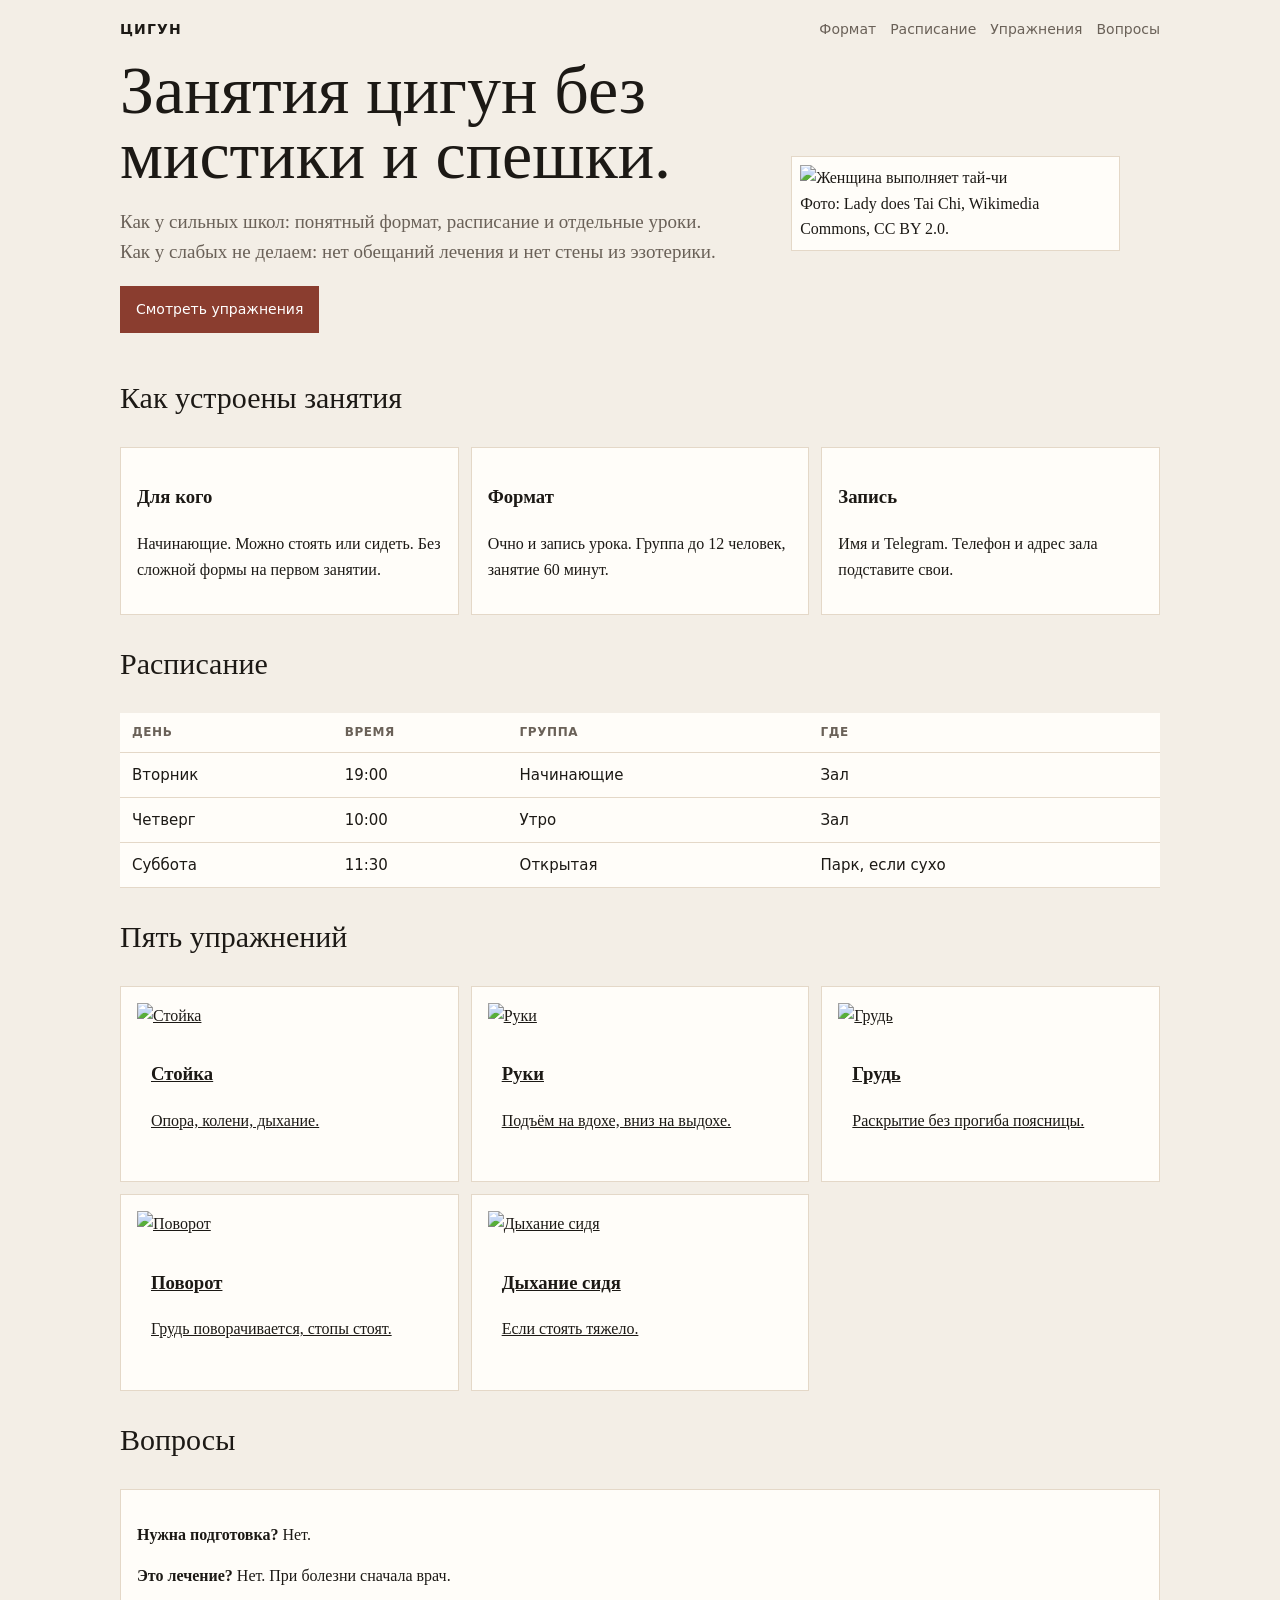
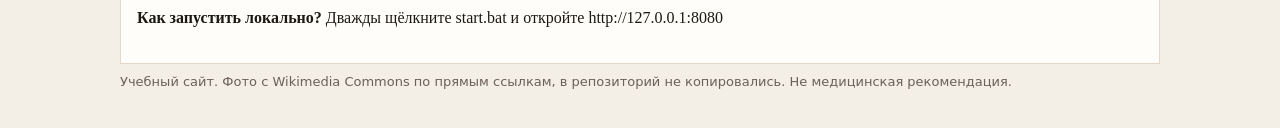
==== commit 426be8ed: "Add Wikimedia photos to the rebuilt site" ====
--- a/index.html
+++ b/index.html
@@ -1,2 +1,2 @@
 <!DOCTYPE html>
-<html lang="ru"><head><meta charset="UTF-8"><meta name="viewport" content="width=device-width, initial-scale=1"><title>Цигун — занятия и упражнения</title><link rel="stylesheet" href="style.css"></head><body><div class="wrap"><nav><a class="logo" href="index.html">Цигун</a><div class="menu"><a href="#format">Формат</a><a href="#schedule">Расписание</a><a href="#lessons">Упражнения</a><a href="#faq">Вопросы</a></div></nav><section class="grid"><div><h1>Занятия цигун без мистики и спешки.</h1><p class="lead">Как у сильных школ: понятный формат, расписание и отдельные уроки. Как у слабых не делаем: нет обещаний лечения и нет стены из эзотерики.</p><p><a class="btn" href="#lessons">Смотреть упражнения</a></p></div><figure class="panel" style="padding:8px"><img src="img/stand.svg" alt="Иллюстрация стойки"><figcaption>Локальная иллюстрация, сайт не зависит от чужих серверов.</figcaption></figure></section><section id="format"><h2>Как устроены занятия</h2><div class="cards"><div class="panel"><h3>Для кого</h3><p>Начинающие. Можно стоять или сидеть. Без сложной формы на первом занятии.</p></div><div class="panel"><h3>Формат</h3><p>Очно и запись урока. Группа до 12 человек, занятие 60 минут.</p></div><div class="panel"><h3>Запись</h3><p>Имя и Telegram. Телефон и адрес зала подставите свои.</p></div></div></section><section id="schedule"><h2>Расписание</h2><table><tr><th>День</th><th>Время</th><th>Группа</th><th>Где</th></tr><tr><td>Вторник</td><td>19:00</td><td>Начинающие</td><td>Зал</td></tr><tr><td>Четверг</td><td>10:00</td><td>Утро</td><td>Зал</td></tr><tr><td>Суббота</td><td>11:30</td><td>Открытая</td><td>Парк, если сухо</td></tr></table></section><section id="lessons"><h2>Пять упражнений</h2><div class="cards"><a class="card" href="articles/stoyka.html"><img src="img/stand.svg" alt=""><div><h3>Стойка</h3><p>Опора, колени, дыхание.</p></div></a><a class="card" href="articles/ruki.html"><img src="img/stand.svg" alt=""><div><h3>Руки</h3><p>Подъём на вдохе, вниз на выдохе.</p></div></a><a class="card" href="articles/grud.html"><img src="img/stand.svg" alt=""><div><h3>Грудь</h3><p>Раскрытие без прогиба поясницы.</p></div></a><a class="card" href="articles/povorot.html"><img src="img/stand.svg" alt=""><div><h3>Поворот</h3><p>Грудь поворачивается, стопы стоят.</p></div></a><a class="card" href="articles/dyhanie.html"><img src="img/stand.svg" alt=""><div><h3>Дыхание сидя</h3><p>Если стоять тяжело.</p></div></a></div></section><section id="faq"><h2>Вопросы</h2><div class="panel"><p><b>Нужна подготовка?</b> Нет.</p><p><b>Это лечение?</b> Нет. При болезни сначала врач.</p><p><b>Как запустить локально?</b> Дважды щёлкните start.bat и откройте http://127.0.0.1:8080</p></div></section><footer>Учебный сайт. Не медицинская рекомендация. Адрес, цена и контакты — черновик.</footer></div></body></html>+<html lang="ru"><head><meta charset="UTF-8"><meta name="viewport" content="width=device-width, initial-scale=1"><title>Цигун — занятия и упражнения</title><link rel="stylesheet" href="style.css"></head><body><div class="wrap"><nav><a class="logo" href="index.html">Цигун</a><div class="menu"><a href="#format">Формат</a><a href="#schedule">Расписание</a><a href="#lessons">Упражнения</a><a href="#faq">Вопросы</a></div></nav><section class="grid"><div><h1>Занятия цигун без мистики и спешки.</h1><p class="lead">Как у сильных школ: понятный формат, расписание и отдельные уроки. Как у слабых не делаем: нет обещаний лечения и нет стены из эзотерики.</p><p><a class="btn" href="#lessons">Смотреть упражнения</a></p></div><figure class="panel" style="padding:8px"><img src="https://commons.wikimedia.org/wiki/Special:FilePath/Lady_does_Tai_Chi.jpg?width=900" alt="Женщина выполняет тай-чи"><figcaption>Фото: Lady does Tai Chi, Wikimedia Commons, CC BY 2.0.</figcaption></figure></section><section id="format"><h2>Как устроены занятия</h2><div class="cards"><div class="panel"><h3>Для кого</h3><p>Начинающие. Можно стоять или сидеть. Без сложной формы на первом занятии.</p></div><div class="panel"><h3>Формат</h3><p>Очно и запись урока. Группа до 12 человек, занятие 60 минут.</p></div><div class="panel"><h3>Запись</h3><p>Имя и Telegram. Телефон и адрес зала подставите свои.</p></div></div></section><section id="schedule"><h2>Расписание</h2><table><tr><th>День</th><th>Время</th><th>Группа</th><th>Где</th></tr><tr><td>Вторник</td><td>19:00</td><td>Начинающие</td><td>Зал</td></tr><tr><td>Четверг</td><td>10:00</td><td>Утро</td><td>Зал</td></tr><tr><td>Суббота</td><td>11:30</td><td>Открытая</td><td>Парк, если сухо</td></tr></table></section><section id="lessons"><h2>Пять упражнений</h2><div class="cards"><a class="card" href="articles/stoyka.html"><img src="https://commons.wikimedia.org/wiki/Special:FilePath/Elderly_Shanghai_woman_practices_tai_chi.jpg?width=600" alt="Стойка"><div><h3>Стойка</h3><p>Опора, колени, дыхание.</p></div></a><a class="card" href="articles/ruki.html"><img src="https://commons.wikimedia.org/wiki/Special:FilePath/Lady_does_Tai_Chi.jpg?width=600" alt="Руки"><div><h3>Руки</h3><p>Подъём на вдохе, вниз на выдохе.</p></div></a><a class="card" href="articles/grud.html"><img src="https://commons.wikimedia.org/wiki/Special:FilePath/Tai_Chi_fans.jpg?width=600" alt="Грудь"><div><h3>Грудь</h3><p>Раскрытие без прогиба поясницы.</p></div></a><a class="card" href="articles/povorot.html"><img src="https://commons.wikimedia.org/wiki/Special:FilePath/Dancer_in_the_park_(6217801980).jpg?width=600" alt="Поворот"><div><h3>Поворот</h3><p>Грудь поворачивается, стопы стоят.</p></div></a><a class="card" href="articles/dyhanie.html"><img src="https://commons.wikimedia.org/wiki/Special:FilePath/Seated_Tai_Chi.jpg?width=600" alt="Дыхание сидя"><div><h3>Дыхание сидя</h3><p>Если стоять тяжело.</p></div></a></div></section><section id="faq"><h2>Вопросы</h2><div class="panel"><p><b>Нужна подготовка?</b> Нет.</p><p><b>Это лечение?</b> Нет. При болезни сначала врач.</p><p><b>Как запустить локально?</b> Дважды щёлкните start.bat и откройте http://127.0.0.1:8080</p></div></section><footer>Учебный сайт. Фото с Wikimedia Commons по прямым ссылкам, в репозиторий не копировались. Не медицинская рекомендация.</footer></div></body></html>
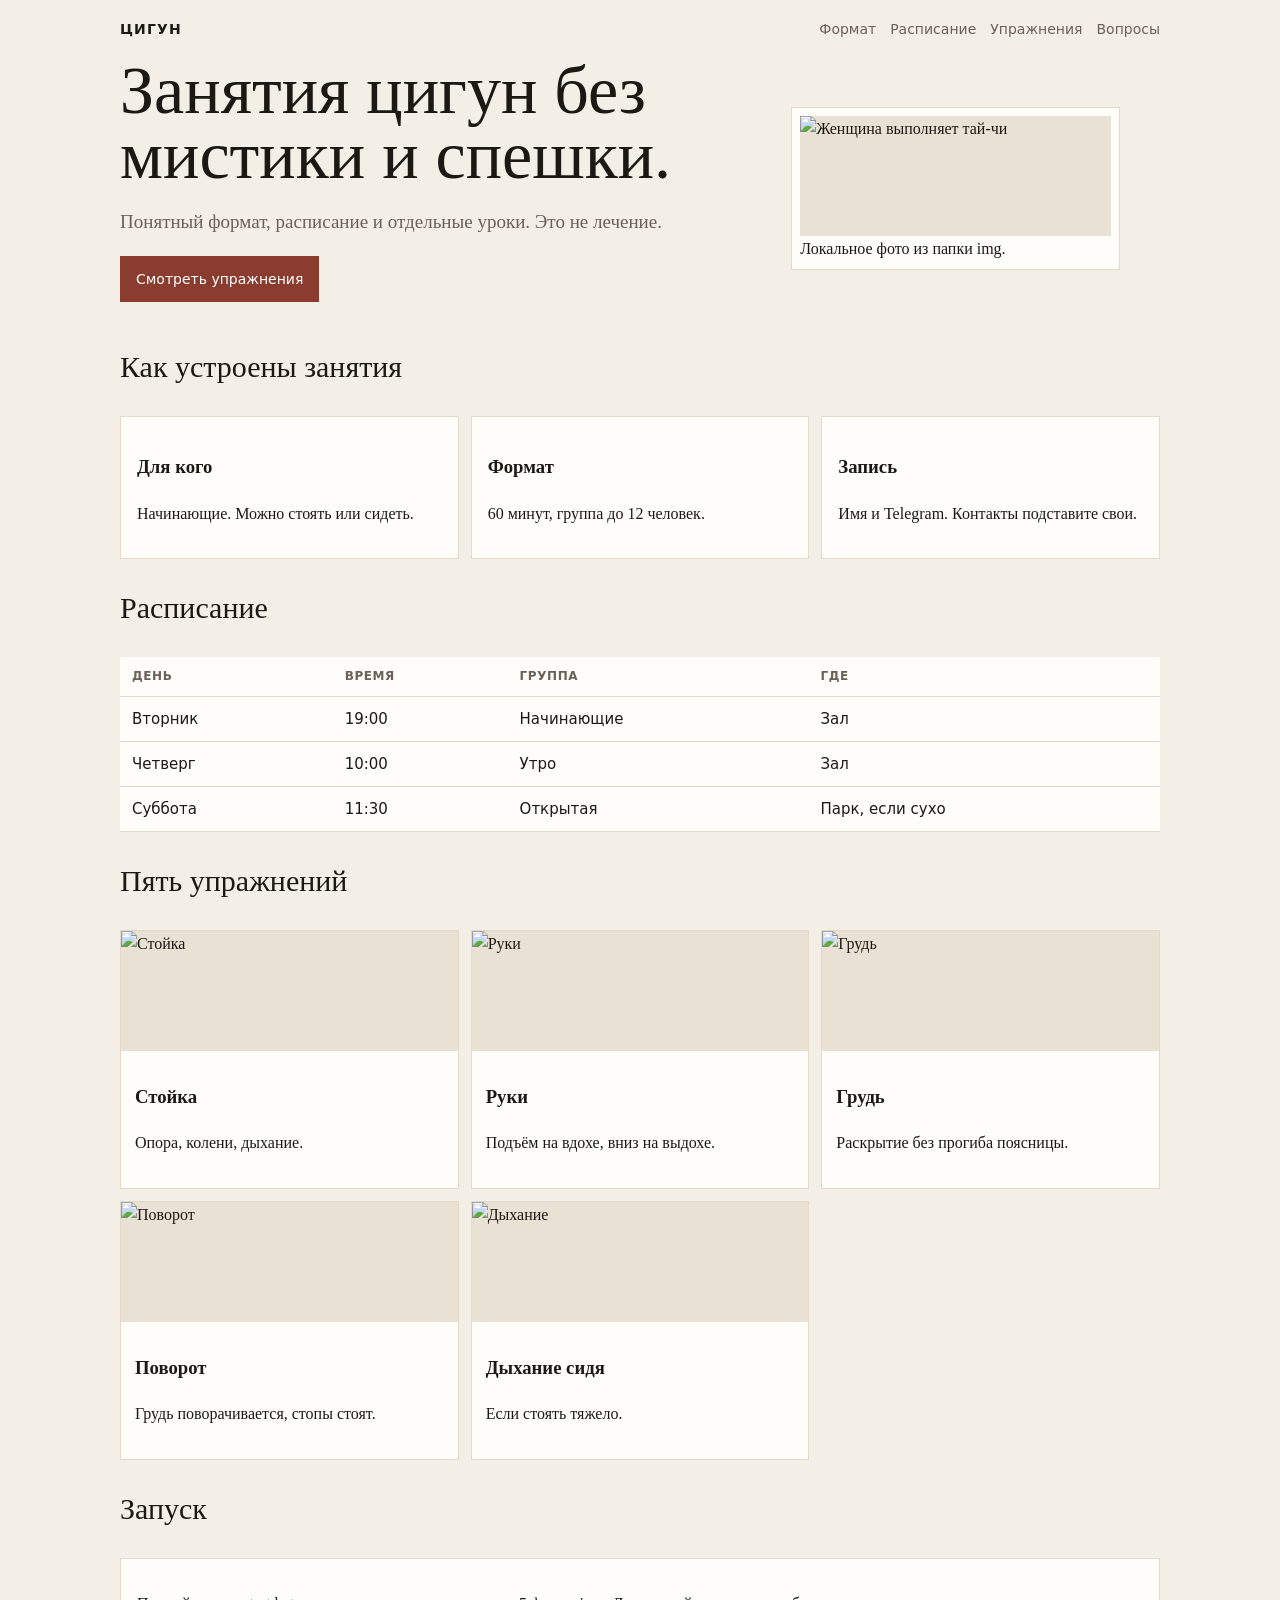
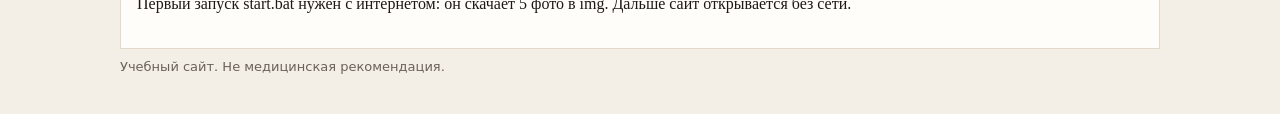
==== commit 1440256d: "Upload local offline site version" ====
--- a/index.html
+++ b/index.html
@@ -1,2 +1,16 @@
 <!DOCTYPE html>
-<html lang="ru"><head><meta charset="UTF-8"><meta name="viewport" content="width=device-width, initial-scale=1"><title>Цигун — занятия и упражнения</title><link rel="stylesheet" href="style.css"></head><body><div class="wrap"><nav><a class="logo" href="index.html">Цигун</a><div class="menu"><a href="#format">Формат</a><a href="#schedule">Расписание</a><a href="#lessons">Упражнения</a><a href="#faq">Вопросы</a></div></nav><section class="grid"><div><h1>Занятия цигун без мистики и спешки.</h1><p class="lead">Как у сильных школ: понятный формат, расписание и отдельные уроки. Как у слабых не делаем: нет обещаний лечения и нет стены из эзотерики.</p><p><a class="btn" href="#lessons">Смотреть упражнения</a></p></div><figure class="panel" style="padding:8px"><img src="https://commons.wikimedia.org/wiki/Special:FilePath/Lady_does_Tai_Chi.jpg?width=900" alt="Женщина выполняет тай-чи"><figcaption>Фото: Lady does Tai Chi, Wikimedia Commons, CC BY 2.0.</figcaption></figure></section><section id="format"><h2>Как устроены занятия</h2><div class="cards"><div class="panel"><h3>Для кого</h3><p>Начинающие. Можно стоять или сидеть. Без сложной формы на первом занятии.</p></div><div class="panel"><h3>Формат</h3><p>Очно и запись урока. Группа до 12 человек, занятие 60 минут.</p></div><div class="panel"><h3>Запись</h3><p>Имя и Telegram. Телефон и адрес зала подставите свои.</p></div></div></section><section id="schedule"><h2>Расписание</h2><table><tr><th>День</th><th>Время</th><th>Группа</th><th>Где</th></tr><tr><td>Вторник</td><td>19:00</td><td>Начинающие</td><td>Зал</td></tr><tr><td>Четверг</td><td>10:00</td><td>Утро</td><td>Зал</td></tr><tr><td>Суббота</td><td>11:30</td><td>Открытая</td><td>Парк, если сухо</td></tr></table></section><section id="lessons"><h2>Пять упражнений</h2><div class="cards"><a class="card" href="articles/stoyka.html"><img src="https://commons.wikimedia.org/wiki/Special:FilePath/Elderly_Shanghai_woman_practices_tai_chi.jpg?width=600" alt="Стойка"><div><h3>Стойка</h3><p>Опора, колени, дыхание.</p></div></a><a class="card" href="articles/ruki.html"><img src="https://commons.wikimedia.org/wiki/Special:FilePath/Lady_does_Tai_Chi.jpg?width=600" alt="Руки"><div><h3>Руки</h3><p>Подъём на вдохе, вниз на выдохе.</p></div></a><a class="card" href="articles/grud.html"><img src="https://commons.wikimedia.org/wiki/Special:FilePath/Tai_Chi_fans.jpg?width=600" alt="Грудь"><div><h3>Грудь</h3><p>Раскрытие без прогиба поясницы.</p></div></a><a class="card" href="articles/povorot.html"><img src="https://commons.wikimedia.org/wiki/Special:FilePath/Dancer_in_the_park_(6217801980).jpg?width=600" alt="Поворот"><div><h3>Поворот</h3><p>Грудь поворачивается, стопы стоят.</p></div></a><a class="card" href="articles/dyhanie.html"><img src="https://commons.wikimedia.org/wiki/Special:FilePath/Seated_Tai_Chi.jpg?width=600" alt="Дыхание сидя"><div><h3>Дыхание сидя</h3><p>Если стоять тяжело.</p></div></a></div></section><section id="faq"><h2>Вопросы</h2><div class="panel"><p><b>Нужна подготовка?</b> Нет.</p><p><b>Это лечение?</b> Нет. При болезни сначала врач.</p><p><b>Как запустить локально?</b> Дважды щёлкните start.bat и откройте http://127.0.0.1:8080</p></div></section><footer>Учебный сайт. Фото с Wikimedia Commons по прямым ссылкам, в репозиторий не копировались. Не медицинская рекомендация.</footer></div></body></html>+<html lang="ru"><head><meta charset="UTF-8"><meta name="viewport" content="width=device-width, initial-scale=1"><title>Цигун — занятия и упражнения</title><link rel="stylesheet" href="style.css"></head>
+<body><div class="wrap"><nav><a class="logo" href="index.html">Цигун</a><div class="menu"><a href="#format">Формат</a><a href="#schedule">Расписание</a><a href="#lessons">Упражнения</a><a href="#faq">Вопросы</a></div></nav>
+<section class="grid"><div><h1>Занятия цигун без мистики и спешки.</h1><p class="lead">Понятный формат, расписание и отдельные уроки. Это не лечение.</p><p><a class="btn" href="#lessons">Смотреть упражнения</a></p></div>
+<figure class="panel" style="padding:8px"><img src="img/lady.jpg" alt="Женщина выполняет тай-чи"><figcaption>Локальное фото из папки img.</figcaption></figure></section>
+<section id="format"><h2>Как устроены занятия</h2><div class="cards"><div class="panel"><h3>Для кого</h3><p>Начинающие. Можно стоять или сидеть.</p></div><div class="panel"><h3>Формат</h3><p>60 минут, группа до 12 человек.</p></div><div class="panel"><h3>Запись</h3><p>Имя и Telegram. Контакты подставите свои.</p></div></div></section>
+<section id="schedule"><h2>Расписание</h2><table><tr><th>День</th><th>Время</th><th>Группа</th><th>Где</th></tr><tr><td>Вторник</td><td>19:00</td><td>Начинающие</td><td>Зал</td></tr><tr><td>Четверг</td><td>10:00</td><td>Утро</td><td>Зал</td></tr><tr><td>Суббота</td><td>11:30</td><td>Открытая</td><td>Парк, если сухо</td></tr></table></section>
+<section id="lessons"><h2>Пять упражнений</h2><div class="cards">
+<a class="card" href="articles/stoyka.html"><img src="img/stoyka.jpg" alt="Стойка"><div><h3>Стойка</h3><p>Опора, колени, дыхание.</p></div></a>
+<a class="card" href="articles/ruki.html"><img src="img/lady.jpg" alt="Руки"><div><h3>Руки</h3><p>Подъём на вдохе, вниз на выдохе.</p></div></a>
+<a class="card" href="articles/grud.html"><img src="img/grud.jpg" alt="Грудь"><div><h3>Грудь</h3><p>Раскрытие без прогиба поясницы.</p></div></a>
+<a class="card" href="articles/povorot.html"><img src="img/povorot.jpg" alt="Поворот"><div><h3>Поворот</h3><p>Грудь поворачивается, стопы стоят.</p></div></a>
+<a class="card" href="articles/dyhanie.html"><img src="img/dyhanie.jpg" alt="Дыхание"><div><h3>Дыхание сидя</h3><p>Если стоять тяжело.</p></div></a>
+</div></section>
+<section id="faq"><h2>Запуск</h2><div class="panel"><p>Первый запуск start.bat нужен с интернетом: он скачает 5 фото в img. Дальше сайт открывается без сети.</p></div></section>
+<footer>Учебный сайт. Не медицинская рекомендация.</footer></div></body></html>
--- a/style.css
+++ b/style.css
@@ -1 +1,20 @@
-:root{--ink:#1c1915;--muted:#6a6158;--paper:#f3eee6;--card:#fffdf9;--line:#e4d8c8;--accent:#8a3d2f;--green:#2f5d50}*{box-sizing:border-box}body{margin:0;background:var(--paper);color:var(--ink);font-family:Georgia,serif;line-height:1.6}a{color:inherit}.wrap{width:min(1040px,calc(100% - 28px));margin:0 auto}nav{display:flex;justify-content:space-between;gap:12px;align-items:center;padding:18px 0;font-family:system-ui,sans-serif;font-size:14px}.logo{font-weight:700;letter-spacing:.08em;text-transform:uppercase;text-decoration:none}.menu{display:flex;gap:14px;flex-wrap:wrap}.menu a{text-decoration:none;color:var(--muted)}h1{font-size:clamp(40px,6vw,68px);line-height:.95;font-weight:500;margin:0 0 12px}.lead{font-size:19px;color:var(--muted);max-width:38rem}.btn{display:inline-block;background:var(--accent);color:#fff;text-decoration:none;padding:12px 16px;font-family:system-ui,sans-serif;font-size:14px}.grid{display:grid;grid-template-columns:1.2fr .8fr;gap:18px;align-items:center}.card,.panel{background:var(--card);border:1px solid var(--line);padding:16px}.cards{display:grid;grid-template-columns:repeat(3,1fr);gap:12px}article.card{padding:0;text-decoration:none;display:block}article.card div,a.card div{padding:12px 14px 16px}img,svg{width:100%;height:auto;display:block}table{width:100%;border-collapse:collapse;background:var(--card);font-family:system-ui,sans-serif;font-size:15px}th,td{text-align:left;padding:10px 12px;border-bottom:1px solid var(--line)}th{font-size:12px;letter-spacing:.05em;text-transform:uppercase;color:var(--muted)}h2{font-weight:500;font-size:30px}footer{padding:8px 0 36px;color:var(--muted);font-family:system-ui,sans-serif;font-size:13px}@media(max-width:800px){.grid,.cards{grid-template-columns:1fr}}
+:root{--ink:#1c1915;--muted:#6a6158;--paper:#f3eee6;--card:#fffdf9;--line:#e4d8c8;--accent:#8a3d2f}
+*{box-sizing:border-box}body{margin:0;background:var(--paper);color:var(--ink);font-family:Georgia,serif;line-height:1.6}
+a{color:inherit}.wrap{width:min(1040px,calc(100% - 28px));margin:0 auto}
+nav{display:flex;justify-content:space-between;gap:12px;align-items:center;padding:18px 0;font-family:system-ui,sans-serif;font-size:14px}
+.logo{font-weight:700;letter-spacing:.08em;text-transform:uppercase;text-decoration:none}
+.menu{display:flex;gap:14px;flex-wrap:wrap}.menu a{text-decoration:none;color:var(--muted)}
+h1{font-size:clamp(40px,6vw,68px);line-height:.95;font-weight:500;margin:0 0 12px}
+.lead{font-size:19px;color:var(--muted);max-width:38rem}
+.btn{display:inline-block;background:var(--accent);color:#fff;text-decoration:none;padding:12px 16px;font-family:system-ui,sans-serif;font-size:14px}
+.grid{display:grid;grid-template-columns:1.2fr .8fr;gap:18px;align-items:center}
+.card,.panel{background:var(--card);border:1px solid var(--line);padding:16px}
+.cards{display:grid;grid-template-columns:repeat(3,1fr);gap:12px}
+a.card{padding:0;text-decoration:none;display:block}a.card div{padding:12px 14px 16px}
+img{width:100%;height:auto;display:block;background:#e9e1d4;min-height:120px}
+table{width:100%;border-collapse:collapse;background:var(--card);font-family:system-ui,sans-serif;font-size:15px}
+th,td{text-align:left;padding:10px 12px;border-bottom:1px solid var(--line)}
+th{font-size:12px;letter-spacing:.05em;text-transform:uppercase;color:var(--muted)}
+h2{font-weight:500;font-size:30px}
+footer{padding:8px 0 36px;color:var(--muted);font-family:system-ui,sans-serif;font-size:13px}
+@media(max-width:800px){.grid,.cards{grid-template-columns:1fr}}
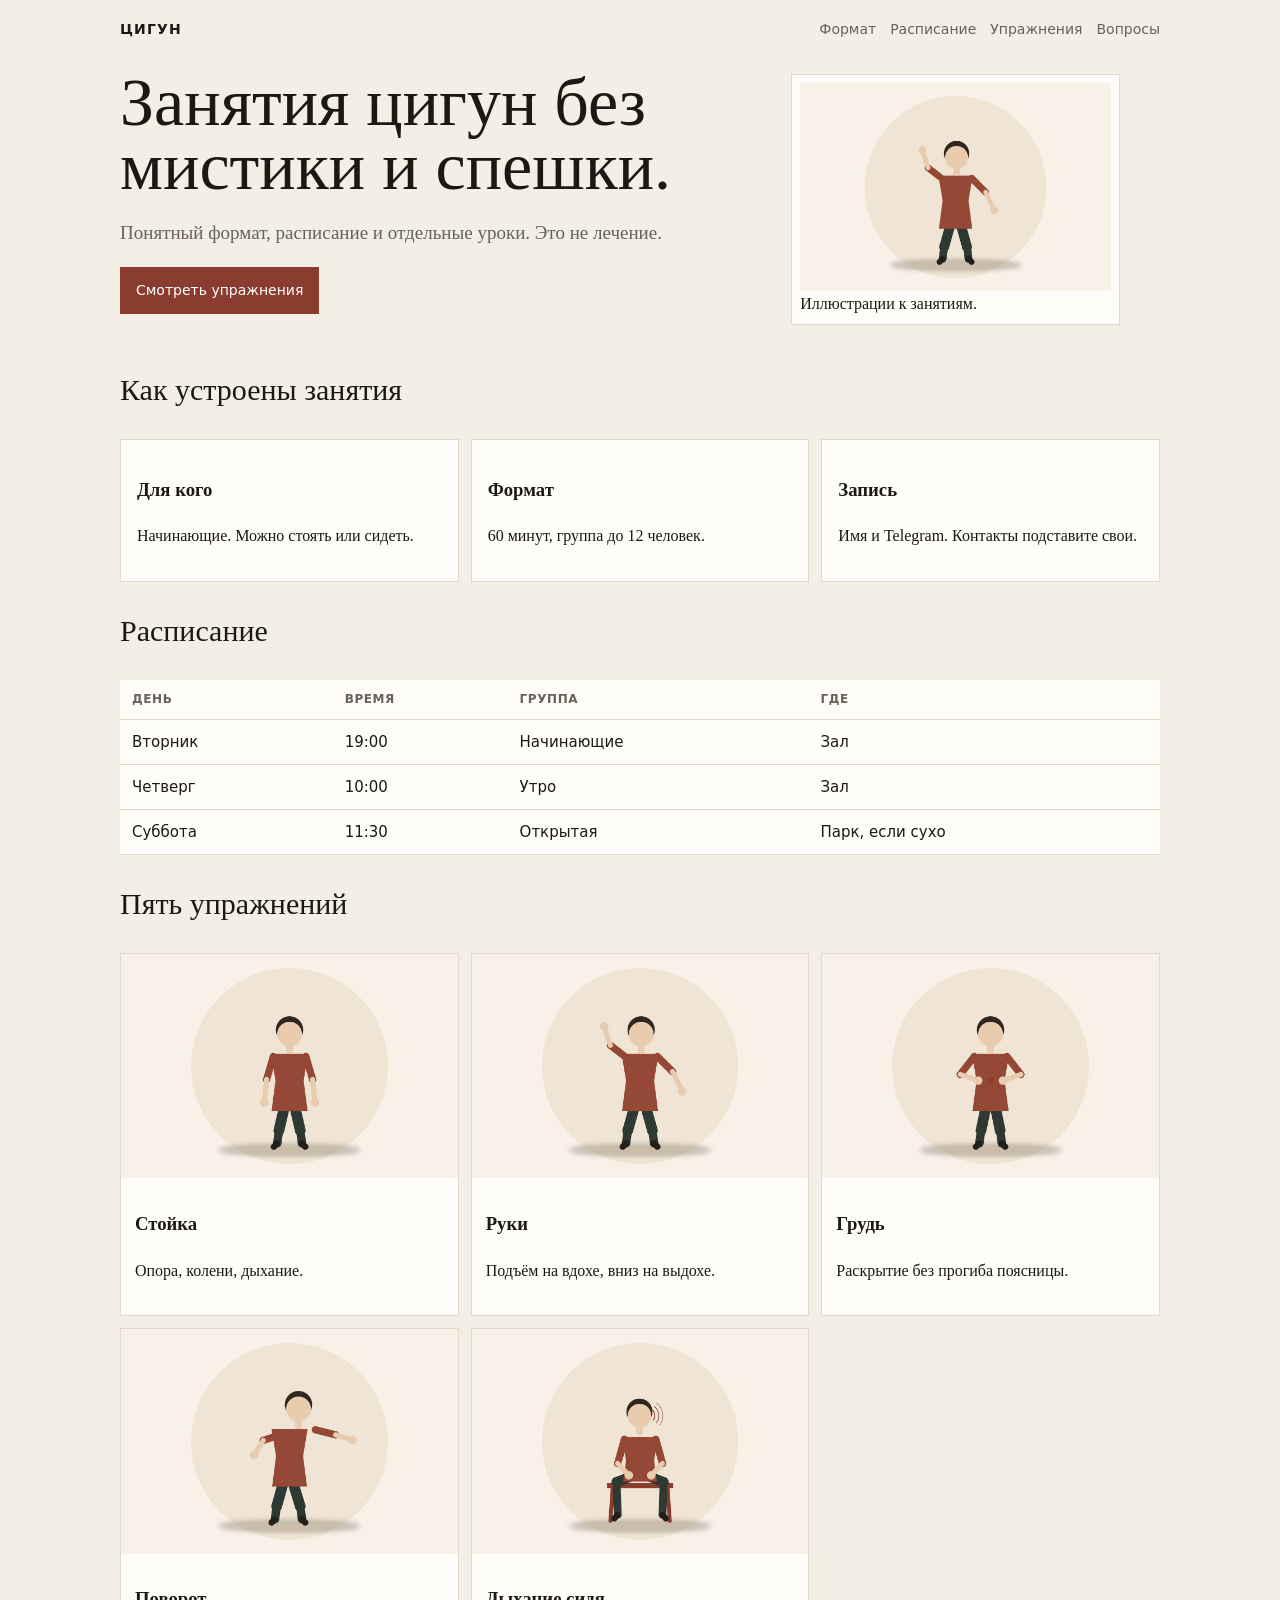
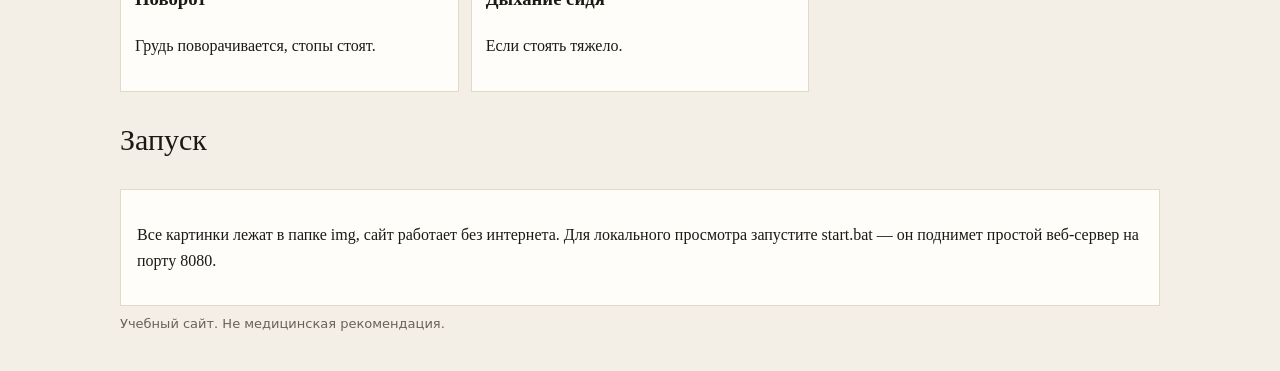
==== commit d49241c9: "Illustrations for the five exercises, 404 page" ====
--- a/index.html
+++ b/index.html
@@ -2,7 +2,7 @@
 <html lang="ru"><head><meta charset="UTF-8"><meta name="viewport" content="width=device-width, initial-scale=1"><title>Цигун — занятия и упражнения</title><link rel="stylesheet" href="style.css"></head>
 <body><div class="wrap"><nav><a class="logo" href="index.html">Цигун</a><div class="menu"><a href="#format">Формат</a><a href="#schedule">Расписание</a><a href="#lessons">Упражнения</a><a href="#faq">Вопросы</a></div></nav>
 <section class="grid"><div><h1>Занятия цигун без мистики и спешки.</h1><p class="lead">Понятный формат, расписание и отдельные уроки. Это не лечение.</p><p><a class="btn" href="#lessons">Смотреть упражнения</a></p></div>
-<figure class="panel" style="padding:8px"><img src="img/lady.jpg" alt="Женщина выполняет тай-чи"><figcaption>Локальное фото из папки img.</figcaption></figure></section>
+<figure class="panel" style="padding:8px"><img src="img/lady.jpg" alt="Женщина выполняет тай-чи"><figcaption>Иллюстрации к занятиям.</figcaption></figure></section>
 <section id="format"><h2>Как устроены занятия</h2><div class="cards"><div class="panel"><h3>Для кого</h3><p>Начинающие. Можно стоять или сидеть.</p></div><div class="panel"><h3>Формат</h3><p>60 минут, группа до 12 человек.</p></div><div class="panel"><h3>Запись</h3><p>Имя и Telegram. Контакты подставите свои.</p></div></div></section>
 <section id="schedule"><h2>Расписание</h2><table><tr><th>День</th><th>Время</th><th>Группа</th><th>Где</th></tr><tr><td>Вторник</td><td>19:00</td><td>Начинающие</td><td>Зал</td></tr><tr><td>Четверг</td><td>10:00</td><td>Утро</td><td>Зал</td></tr><tr><td>Суббота</td><td>11:30</td><td>Открытая</td><td>Парк, если сухо</td></tr></table></section>
 <section id="lessons"><h2>Пять упражнений</h2><div class="cards">
@@ -12,5 +12,5 @@
 <a class="card" href="articles/povorot.html"><img src="img/povorot.jpg" alt="Поворот"><div><h3>Поворот</h3><p>Грудь поворачивается, стопы стоят.</p></div></a>
 <a class="card" href="articles/dyhanie.html"><img src="img/dyhanie.jpg" alt="Дыхание"><div><h3>Дыхание сидя</h3><p>Если стоять тяжело.</p></div></a>
 </div></section>
-<section id="faq"><h2>Запуск</h2><div class="panel"><p>Первый запуск start.bat нужен с интернетом: он скачает 5 фото в img. Дальше сайт открывается без сети.</p></div></section>
+<section id="faq"><h2>Запуск</h2><div class="panel"><p>Все картинки лежат в папке img, сайт работает без интернета. Для локального просмотра запустите start.bat — он поднимет простой веб-сервер на порту 8080.</p></div></section>
 <footer>Учебный сайт. Не медицинская рекомендация.</footer></div></body></html>
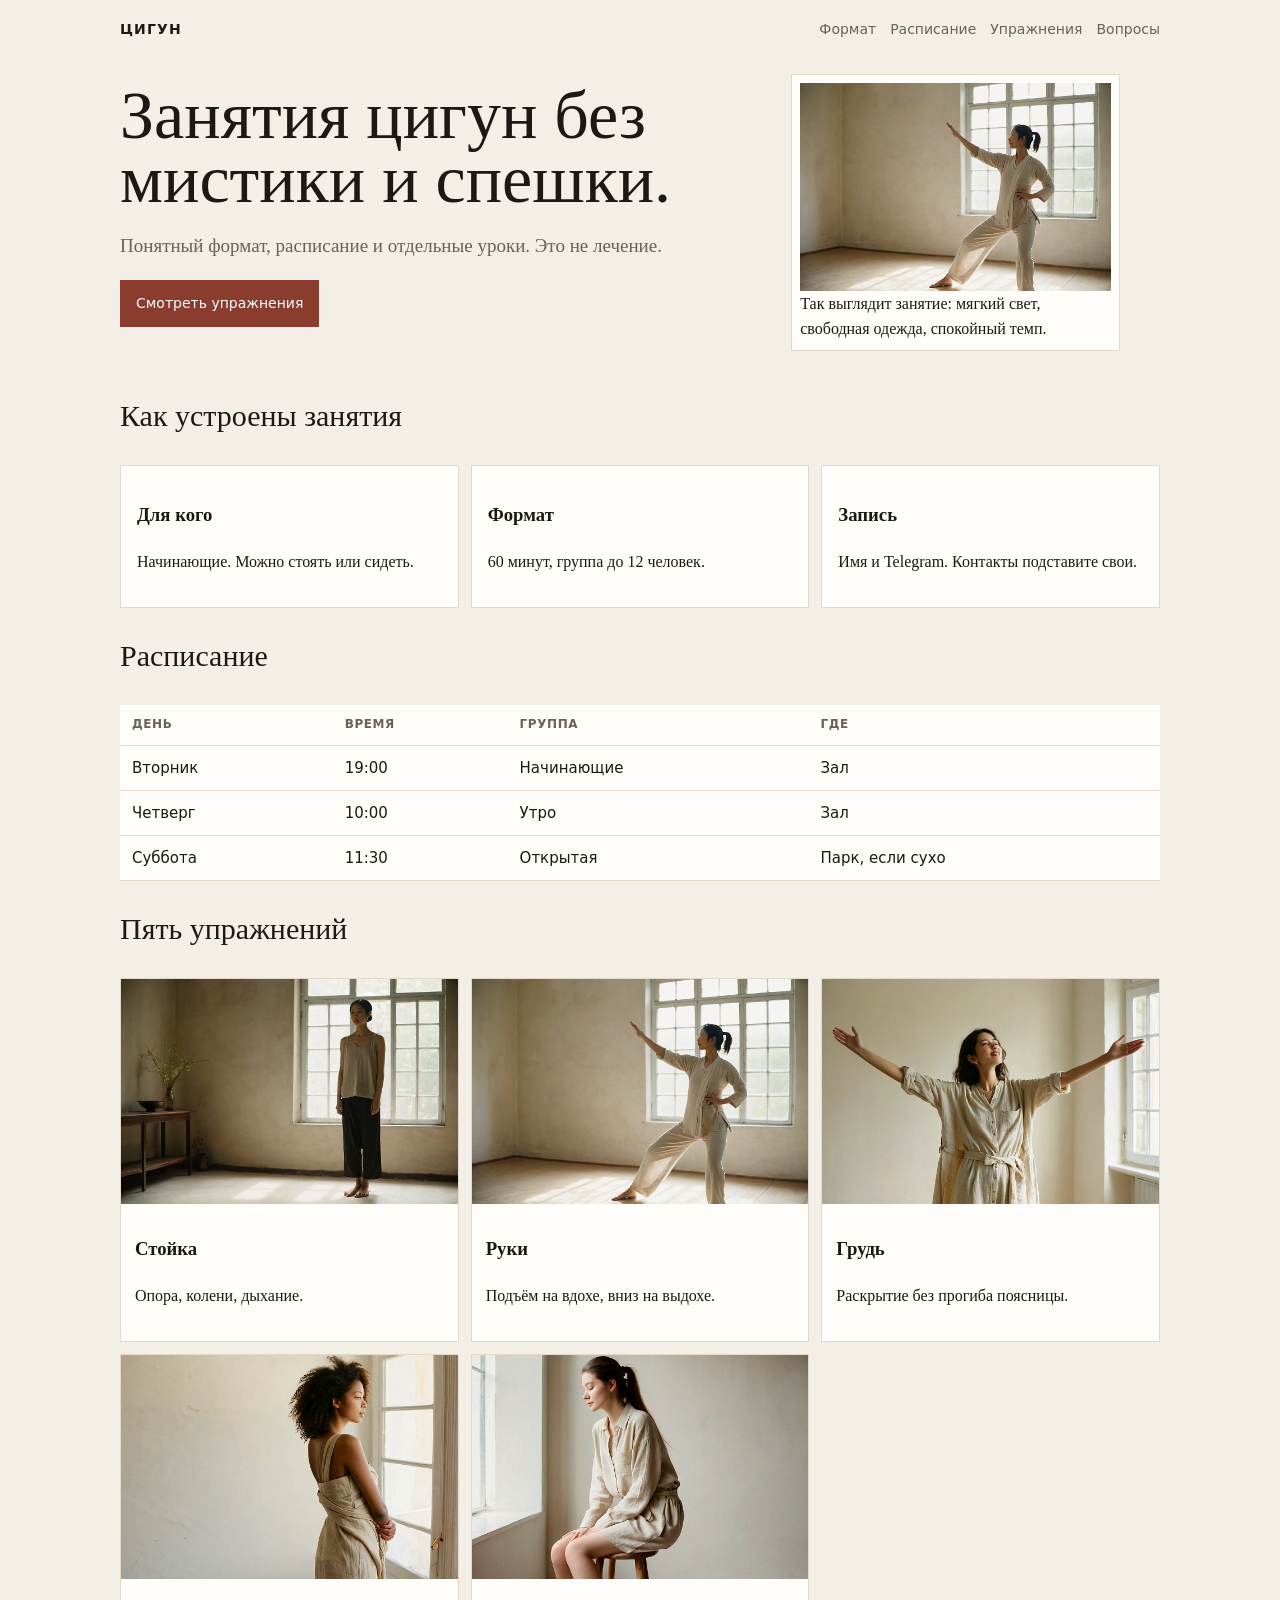
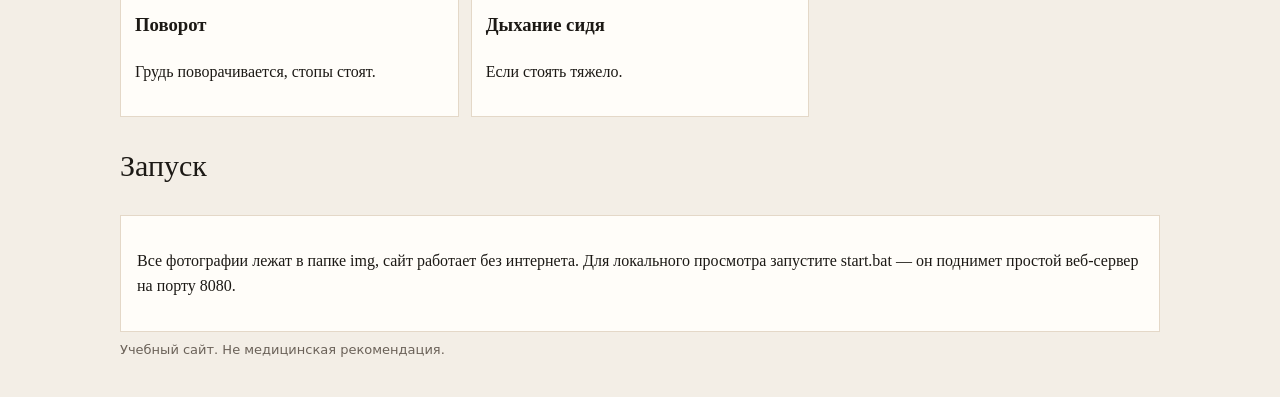
==== commit 2d07ee0a: "Replace code-drawn illustrations with photographic images (RealVisXL), add alt text and image dimens" ====
--- a/index.html
+++ b/index.html
@@ -2,15 +2,15 @@
 <html lang="ru"><head><meta charset="UTF-8"><meta name="viewport" content="width=device-width, initial-scale=1"><title>Цигун — занятия и упражнения</title><link rel="stylesheet" href="style.css"></head>
 <body><div class="wrap"><nav><a class="logo" href="index.html">Цигун</a><div class="menu"><a href="#format">Формат</a><a href="#schedule">Расписание</a><a href="#lessons">Упражнения</a><a href="#faq">Вопросы</a></div></nav>
 <section class="grid"><div><h1>Занятия цигун без мистики и спешки.</h1><p class="lead">Понятный формат, расписание и отдельные уроки. Это не лечение.</p><p><a class="btn" href="#lessons">Смотреть упражнения</a></p></div>
-<figure class="panel" style="padding:8px"><img src="img/lady.jpg" alt="Женщина выполняет тай-чи"><figcaption>Иллюстрации к занятиям.</figcaption></figure></section>
+<figure class="panel" style="padding:8px"><img src="img/lady.jpg" alt="Женщина в светлой комнате выполняет упражнение с поднятой рукой" width="1200" height="800"><figcaption>Так выглядит занятие: мягкий свет, свободная одежда, спокойный темп.</figcaption></figure></section>
 <section id="format"><h2>Как устроены занятия</h2><div class="cards"><div class="panel"><h3>Для кого</h3><p>Начинающие. Можно стоять или сидеть.</p></div><div class="panel"><h3>Формат</h3><p>60 минут, группа до 12 человек.</p></div><div class="panel"><h3>Запись</h3><p>Имя и Telegram. Контакты подставите свои.</p></div></div></section>
 <section id="schedule"><h2>Расписание</h2><table><tr><th>День</th><th>Время</th><th>Группа</th><th>Где</th></tr><tr><td>Вторник</td><td>19:00</td><td>Начинающие</td><td>Зал</td></tr><tr><td>Четверг</td><td>10:00</td><td>Утро</td><td>Зал</td></tr><tr><td>Суббота</td><td>11:30</td><td>Открытая</td><td>Парк, если сухо</td></tr></table></section>
 <section id="lessons"><h2>Пять упражнений</h2><div class="cards">
-<a class="card" href="articles/stoyka.html"><img src="img/stoyka.jpg" alt="Стойка"><div><h3>Стойка</h3><p>Опора, колени, дыхание.</p></div></a>
-<a class="card" href="articles/ruki.html"><img src="img/lady.jpg" alt="Руки"><div><h3>Руки</h3><p>Подъём на вдохе, вниз на выдохе.</p></div></a>
-<a class="card" href="articles/grud.html"><img src="img/grud.jpg" alt="Грудь"><div><h3>Грудь</h3><p>Раскрытие без прогиба поясницы.</p></div></a>
-<a class="card" href="articles/povorot.html"><img src="img/povorot.jpg" alt="Поворот"><div><h3>Поворот</h3><p>Грудь поворачивается, стопы стоят.</p></div></a>
-<a class="card" href="articles/dyhanie.html"><img src="img/dyhanie.jpg" alt="Дыхание"><div><h3>Дыхание сидя</h3><p>Если стоять тяжело.</p></div></a>
+<a class="card" href="articles/stoyka.html"><img src="img/stoyka.jpg" alt="Стойка: ноги на ширине плеч, руки вдоль тела" width="1200" height="800" loading="lazy"><div><h3>Стойка</h3><p>Опора, колени, дыхание.</p></div></a>
+<a class="card" href="articles/ruki.html"><img src="img/lady.jpg" alt="Руки: подъём руки на вдохе" width="1200" height="800" loading="lazy"><div><h3>Руки</h3><p>Подъём на вдохе, вниз на выдохе.</p></div></a>
+<a class="card" href="articles/grud.html"><img src="img/grud.jpg" alt="Грудь: раскрытие, руки разведены в стороны" width="1200" height="800" loading="lazy"><div><h3>Грудь</h3><p>Раскрытие без прогиба поясницы.</p></div></a>
+<a class="card" href="articles/povorot.html"><img src="img/povorot.jpg" alt="Поворот: корпус развёрнут в сторону, стопы на месте" width="1200" height="800" loading="lazy"><div><h3>Поворот</h3><p>Грудь поворачивается, стопы стоят.</p></div></a>
+<a class="card" href="articles/dyhanie.html"><img src="img/dyhanie.jpg" alt="Дыхание сидя: руки на коленях, глаза закрыты" width="1200" height="800" loading="lazy"><div><h3>Дыхание сидя</h3><p>Если стоять тяжело.</p></div></a>
 </div></section>
-<section id="faq"><h2>Запуск</h2><div class="panel"><p>Все картинки лежат в папке img, сайт работает без интернета. Для локального просмотра запустите start.bat — он поднимет простой веб-сервер на порту 8080.</p></div></section>
+<section id="faq"><h2>Запуск</h2><div class="panel"><p>Все фотографии лежат в папке img, сайт работает без интернета. Для локального просмотра запустите start.bat — он поднимет простой веб-сервер на порту 8080.</p></div></section>
 <footer>Учебный сайт. Не медицинская рекомендация.</footer></div></body></html>
